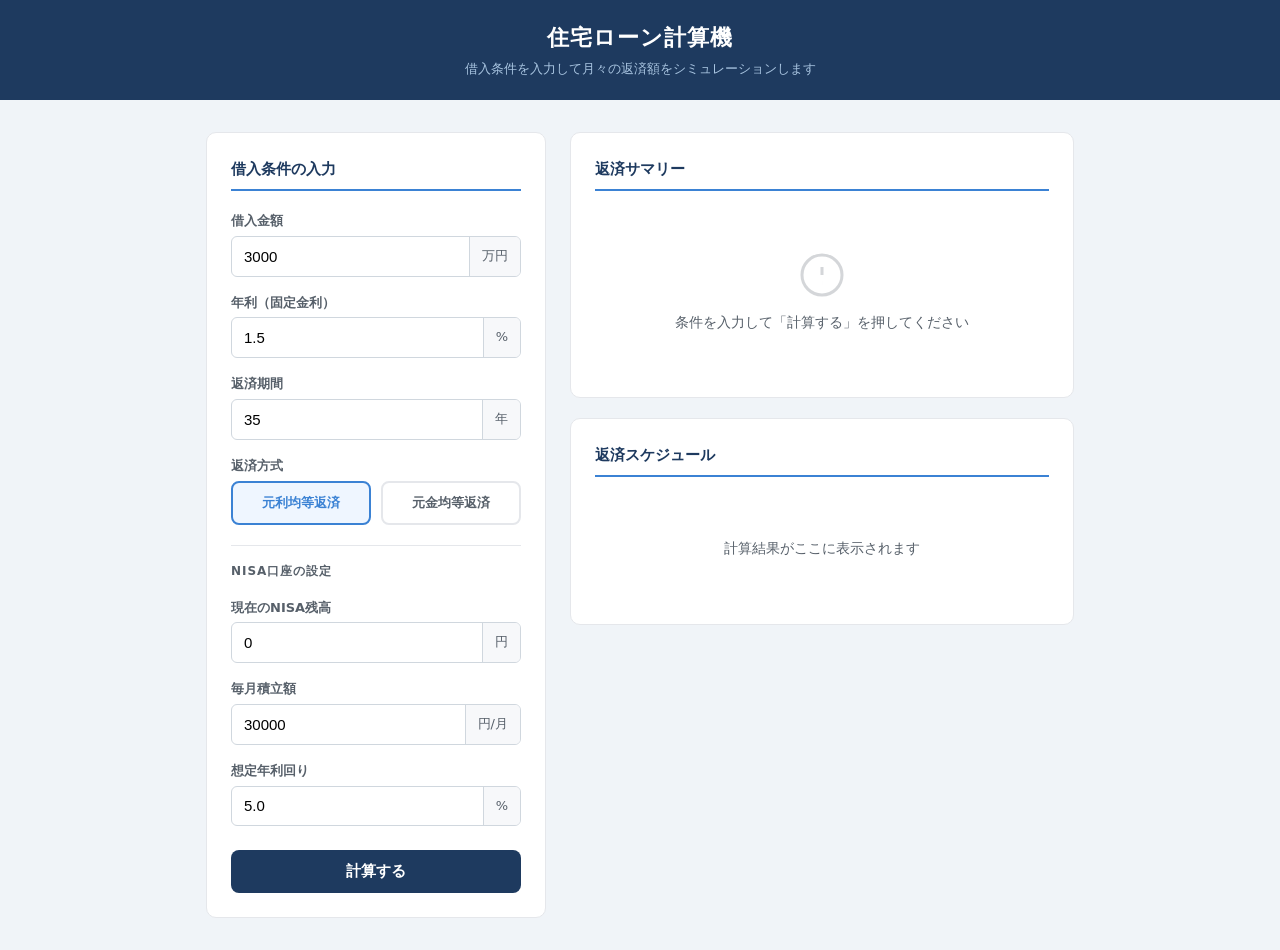
==== mortgage-calculator/index.html @ 022f8029 "fix: 借入金額の入力単位を万円に変更 - 入力欄のデフォルト値を30,000,000円→3,000万円に変更 - ステップを100,000円→10万円に変更 - 計算時に×10,000して円換算" ====
<!DOCTYPE html>
<html lang="ja">
<head>
  <meta charset="UTF-8" />
  <meta name="viewport" content="width=device-width, initial-scale=1.0" />
  <title>住宅ローン計算機</title>
  <style>
    *, *::before, *::after { box-sizing: border-box; margin: 0; padding: 0; }

    body {
      font-family: -apple-system, "Segoe UI", system-ui, sans-serif;
      font-size: 15px;
      line-height: 1.6;
      background: #f0f4f8;
      color: #1f2328;
      min-height: 100vh;
    }

    header {
      background: #1e3a5f;
      color: #fff;
      padding: 20px 24px;
      text-align: center;
    }
    header h1 { font-size: 22px; font-weight: 700; letter-spacing: 0.04em; }
    header p  { font-size: 13px; color: #a8c4e0; margin-top: 4px; }

    .container {
      max-width: 900px;
      margin: 32px auto;
      padding: 0 16px;
      display: grid;
      grid-template-columns: 340px 1fr;
      gap: 24px;
    }
    @media (max-width: 700px) {
      .container { grid-template-columns: 1fr; }
    }

    /* ---- Card ---- */
    .card {
      background: #fff;
      border: 1px solid #e5e7eb;
      border-radius: 10px;
      padding: 24px;
    }
    .card h2 {
      font-size: 15px;
      font-weight: 700;
      margin-bottom: 20px;
      color: #1e3a5f;
      border-bottom: 2px solid #3b82d4;
      padding-bottom: 8px;
    }

    /* ---- Form ---- */
    .form-group { margin-bottom: 16px; }
    label {
      display: block;
      font-size: 13px;
      color: #57606a;
      margin-bottom: 4px;
      font-weight: 600;
    }
    .input-wrap {
      display: flex;
      align-items: center;
      border: 1px solid #d0d7de;
      border-radius: 6px;
      overflow: hidden;
      transition: border-color .2s;
    }
    .input-wrap:focus-within { border-color: #3b82d4; box-shadow: 0 0 0 3px rgba(59,130,212,.15); }
    .input-wrap input {
      flex: 1;
      border: none;
      outline: none;
      padding: 9px 12px;
      font-size: 15px;
      background: transparent;
      min-width: 0;
    }
    .input-unit {
      padding: 9px 12px;
      background: #f7f8fa;
      color: #57606a;
      font-size: 13px;
      white-space: nowrap;
      border-left: 1px solid #d0d7de;
    }

    .repay-type {
      display: grid;
      grid-template-columns: 1fr 1fr;
      gap: 10px;
    }
    .repay-type label {
      cursor: pointer;
      border: 2px solid #e5e7eb;
      border-radius: 8px;
      padding: 10px;
      text-align: center;
      font-size: 13px;
      font-weight: 600;
      color: #57606a;
      transition: border-color .2s, color .2s, background .2s;
    }
    .repay-type input[type="radio"] { display: none; }
    .repay-type input[type="radio"]:checked + span {
      /* applied via JS on label */
    }
    .repay-type label.active {
      border-color: #3b82d4;
      color: #3b82d4;
      background: #eff6ff;
    }

    .section-divider {
      font-size: 12px;
      font-weight: 700;
      color: #57606a;
      text-transform: uppercase;
      letter-spacing: 0.08em;
      border-top: 1px solid #e5e7eb;
      padding-top: 16px;
      margin: 8px 0 16px;
    }

    .calc-btn {
      width: 100%;
      padding: 12px;
      background: #1e3a5f;
      color: #fff;
      border: none;
      border-radius: 8px;
      font-size: 15px;
      font-weight: 700;
      cursor: pointer;
      transition: background .2s;
      margin-top: 8px;
    }
    .calc-btn:hover { background: #2c5282; }

    /* ---- Right Panel ---- */
    .right-panel { display: flex; flex-direction: column; gap: 20px; }

    /* ---- Summary ---- */
    .summary-grid {
      display: grid;
      grid-template-columns: repeat(3, 1fr);
      gap: 12px;
      margin-bottom: 4px;
    }
    @media (max-width: 500px) { .summary-grid { grid-template-columns: 1fr 1fr; } }
    .summary-item {
      background: #f7f8fa;
      border: 1px solid #e5e7eb;
      border-radius: 8px;
      padding: 14px 12px;
      text-align: center;
    }
    .summary-item .s-label { font-size: 11px; color: #57606a; }
    .summary-item .s-val {
      font-size: 20px;
      font-weight: 700;
      color: #1e3a5f;
      line-height: 1.3;
      margin-top: 4px;
    }
    .summary-item .s-val span { font-size: 12px; font-weight: 500; }
    .summary-item.highlight { background: #eff6ff; border-color: #3b82d4; }
    .summary-item.highlight .s-val { color: #3b82d4; }

    /* ---- Donut Chart ---- */
    .chart-row {
      display: flex;
      align-items: center;
      gap: 24px;
      flex-wrap: wrap;
    }
    .donut-wrap { position: relative; flex-shrink: 0; }
    .donut-wrap svg { display: block; }
    .donut-center {
      position: absolute;
      top: 50%; left: 50%;
      transform: translate(-50%, -50%);
      text-align: center;
      pointer-events: none;
    }
    .donut-center .dc-label { font-size: 11px; color: #57606a; }
    .donut-center .dc-val { font-size: 16px; font-weight: 700; color: #1e3a5f; }
    .legend { display: flex; flex-direction: column; gap: 10px; }
    .legend-item { display: flex; align-items: center; gap: 8px; font-size: 13px; }
    .legend-dot { width: 12px; height: 12px; border-radius: 50%; flex-shrink: 0; }

    /* ---- Table ---- */
    .table-wrap { overflow-x: auto; }
    table {
      width: 100%;
      border-collapse: collapse;
      font-size: 13px;
    }
    thead tr { background: #1e3a5f; color: #fff; }
    thead th {
      padding: 10px 12px;
      text-align: right;
      font-weight: 600;
      white-space: nowrap;
    }
    thead th:first-child { text-align: center; }
    tbody tr:nth-child(even) { background: #f7f8fa; }
    tbody tr:hover { background: #eff6ff; }
    tbody td {
      padding: 8px 12px;
      text-align: right;
      border-bottom: 1px solid #e5e7eb;
      white-space: nowrap;
    }
    tbody td:first-child { text-align: center; color: #57606a; }
    .td-principal  { color: #1e3a5f; font-weight: 600; }
    .td-interest   { color: #e05c2a; }
    .td-total      { font-weight: 700; }
    .td-cumulative { color: #7c5cd8; font-weight: 600; }
    .td-nisa       { color: #2a9d5c; font-weight: 600; }

    .pagination {
      display: flex;
      align-items: center;
      justify-content: center;
      gap: 8px;
      margin-top: 12px;
      flex-wrap: wrap;
    }
    .pagination button {
      padding: 6px 14px;
      border: 1px solid #d0d7de;
      border-radius: 6px;
      background: #fff;
      cursor: pointer;
      font-size: 13px;
      transition: background .15s;
    }
    .pagination button:hover:not(:disabled) { background: #eff6ff; border-color: #3b82d4; }
    .pagination button:disabled { opacity: .4; cursor: default; }
    .pagination .page-info { font-size: 13px; color: #57606a; min-width: 80px; text-align: center; }

    .placeholder {
      text-align: center;
      padding: 40px 20px;
      color: #57606a;
      font-size: 14px;
    }
    .placeholder svg { display: block; margin: 0 auto 12px; opacity: .25; }

    /* ---- Year selector ---- */
    .year-tabs {
      display: flex;
      gap: 6px;
      flex-wrap: wrap;
      margin-bottom: 10px;
    }
    .year-tab {
      padding: 4px 12px;
      border: 1px solid #d0d7de;
      border-radius: 20px;
      background: #fff;
      font-size: 12px;
      cursor: pointer;
      transition: all .15s;
    }
    .year-tab.active {
      background: #1e3a5f;
      border-color: #1e3a5f;
      color: #fff;
    }
  </style>
</head>
<body>

<header>
  <h1>住宅ローン計算機</h1>
  <p>借入条件を入力して月々の返済額をシミュレーションします</p>
</header>

<div class="container">
  <!-- ===== 左: 入力フォーム ===== -->
  <div class="card" id="form-card">
    <h2>借入条件の入力</h2>

    <div class="form-group">
      <label>借入金額</label>
      <div class="input-wrap">
        <input type="number" id="principal" value="3000" min="1" step="10" />
        <span class="input-unit">万円</span>
      </div>
    </div>

    <div class="form-group">
      <label>年利（固定金利）</label>
      <div class="input-wrap">
        <input type="number" id="rate" value="1.5" min="0.01" max="20" step="0.01" />
        <span class="input-unit">%</span>
      </div>
    </div>

    <div class="form-group">
      <label>返済期間</label>
      <div class="input-wrap">
        <input type="number" id="years" value="35" min="1" max="50" step="1" />
        <span class="input-unit">年</span>
      </div>
    </div>

    <div class="form-group">
      <label>返済方式</label>
      <div class="repay-type" id="repay-type">
        <label id="lbl-equal-installment">
          <input type="radio" name="repay" value="equal_installment" checked />
          <span>元利均等返済</span>
        </label>
        <label id="lbl-equal-principal">
          <input type="radio" name="repay" value="equal_principal" />
          <span>元金均等返済</span>
        </label>
      </div>
    </div>

    <div class="section-divider">NISA口座の設定</div>

    <div class="form-group">
      <label>現在のNISA残高</label>
      <div class="input-wrap">
        <input type="number" id="nisa-balance" value="0" min="0" step="10000" />
        <span class="input-unit">円</span>
      </div>
    </div>

    <div class="form-group">
      <label>毎月積立額</label>
      <div class="input-wrap">
        <input type="number" id="nisa-monthly" value="30000" min="0" step="1000" />
        <span class="input-unit">円/月</span>
      </div>
    </div>

    <div class="form-group">
      <label>想定年利回り</label>
      <div class="input-wrap">
        <input type="number" id="nisa-rate" value="5.0" min="0" max="30" step="0.1" />
        <span class="input-unit">%</span>
      </div>
    </div>

    <button class="calc-btn" id="calc-btn">計算する</button>
  </div>

  <!-- ===== 右: 結果パネル ===== -->
  <div class="right-panel" id="result-panel">
    <div class="card" id="summary-card">
      <h2>返済サマリー</h2>
      <div id="summary-content">
        <div class="placeholder">
          <svg width="48" height="48" viewBox="0 0 24 24" fill="none" stroke="currentColor" stroke-width="1.5">
            <circle cx="12" cy="12" r="10"/><line x1="12" y1="8" x2="12" y2="12"/><line x1="12" y1="16" x2="12.01" y2="16"/>
          </svg>
          条件を入力して「計算する」を押してください
        </div>
      </div>
    </div>

    <div class="card" id="schedule-card">
      <h2>返済スケジュール</h2>
      <div id="schedule-content">
        <div class="placeholder">計算結果がここに表示されます</div>
      </div>
    </div>
  </div>
</div>

<script>
  // ---- Radio ラベルの active 制御 ----
  document.querySelectorAll('.repay-type input[type="radio"]').forEach(radio => {
    radio.addEventListener('change', updateRadioStyle);
  });
  function updateRadioStyle() {
    document.querySelectorAll('.repay-type label').forEach(lbl => lbl.classList.remove('active'));
    const checked = document.querySelector('.repay-type input[type="radio"]:checked');
    if (checked) checked.closest('label').classList.add('active');
  }
  updateRadioStyle();

  // ---- 数値フォーマット ----
  const fmt = n => Math.round(n).toLocaleString('ja-JP');

  // ---- 元利均等返済 (毎月均等) ----
  function calcEqualInstallment(P, annualRate, months) {
    const r = annualRate / 12 / 100;
    const schedule = [];
    if (r === 0) {
      const monthly = P / months;
      let balance = P;
      for (let m = 1; m <= months; m++) {
        balance -= monthly;
        schedule.push({ month: m, principal: monthly, interest: 0, total: monthly, balance: Math.max(0, balance) });
      }
      return schedule;
    }
    const monthly = P * r * Math.pow(1 + r, months) / (Math.pow(1 + r, months) - 1);
    let balance = P;
    for (let m = 1; m <= months; m++) {
      const interest  = balance * r;
      const principal = monthly - interest;
      balance -= principal;
      schedule.push({ month: m, principal, interest, total: monthly, balance: Math.max(0, balance) });
    }
    return schedule;
  }

  // ---- 元金均等返済 (毎月の元金は一定) ----
  function calcEqualPrincipal(P, annualRate, months) {
    const r = annualRate / 12 / 100;
    const principalPerMonth = P / months;
    const schedule = [];
    let balance = P;
    for (let m = 1; m <= months; m++) {
      const interest = balance * r;
      const total    = principalPerMonth + interest;
      balance -= principalPerMonth;
      schedule.push({ month: m, principal: principalPerMonth, interest, total, balance: Math.max(0, balance) });
    }
    return schedule;
  }

  // ---- NISA 月次複利計算 ----
  function calcNisa(balance, monthly, annualRate, months) {
    const r = annualRate / 12 / 100;
    const values = [];
    let val = balance;
    for (let m = 1; m <= months; m++) {
      val = (val + monthly) * (1 + r);
      values.push(val);
    }
    return values;
  }

  // ---- ドーナツ SVG ----
  function buildDonut(principal, interest) {
    const total = principal + interest;
    const pPct  = principal / total;
    const R = 60, r = 38, cx = 70, cy = 70, size = 140;
    function polarToXY(cx, cy, R, angleDeg) {
      const a = (angleDeg - 90) * Math.PI / 180;
      return [cx + R * Math.cos(a), cy + R * Math.sin(a)];
    }
    function slice(startDeg, sweepDeg, color) {
      if (sweepDeg >= 360) sweepDeg = 359.99;
      const [x1, y1] = polarToXY(cx, cy, R, startDeg);
      const [x2, y2] = polarToXY(cx, cy, R, startDeg + sweepDeg);
      const [ix1, iy1] = polarToXY(cx, cy, r, startDeg);
      const [ix2, iy2] = polarToXY(cx, cy, r, startDeg + sweepDeg);
      const large = sweepDeg > 180 ? 1 : 0;
      return `<path d="M${x1},${y1} A${R},${R} 0 ${large},1 ${x2},${y2} L${ix2},${iy2} A${r},${r} 0 ${large},0 ${ix1},${iy1} Z" fill="${color}" />`;
    }
    const pSweep = pPct * 360;
    const iSweep = 360 - pSweep;
    return `<svg width="${size}" height="${size}" viewBox="0 0 ${size} ${size}">
      ${slice(0,        pSweep, '#1e3a5f')}
      ${slice(pSweep,   iSweep, '#e05c2a')}
    </svg>`;
  }

  // ---- ページネーション状態 ----
  let currentPage = 1;
  const ROWS_PER_PAGE = 12;
  let currentSchedule = [];
  let currentHasNisa  = false;

  function renderTable(schedule, page) {
    const totalPages = Math.ceil(schedule.length / ROWS_PER_PAGE);
    const start = (page - 1) * ROWS_PER_PAGE;
    const end   = Math.min(start + ROWS_PER_PAGE, schedule.length);
    const rows  = schedule.slice(start, end);

    // 年タブ生成
    const totalYears = Math.ceil(schedule.length / 12);
    let yearTabs = '<div class="year-tabs" id="year-tabs">';
    for (let y = 1; y <= totalYears; y++) {
      const pageForYear = Math.ceil((y * 12) / ROWS_PER_PAGE);
      const activeClass = (page >= Math.ceil(((y-1)*12+1) / ROWS_PER_PAGE) &&
                           page <= Math.ceil((y*12) / ROWS_PER_PAGE)) ? 'active' : '';
      yearTabs += `<button class="year-tab ${activeClass}" data-year="${y}">${y}年目</button>`;
    }
    yearTabs += '</div>';

    let tableHtml = `
      <div class="table-wrap">
        <table>
          <thead>
            <tr>
              <th>回数</th>
              <th>元金返済額</th>
              <th>利息</th>
              <th>月返済額</th>
              <th>累計支払額</th>
              <th>残高</th>
              ${currentHasNisa ? '<th>NISA評価額</th>' : ''}
            </tr>
          </thead>
          <tbody>
    `;
    let cumulative = schedule.slice(0, start).reduce((s, r) => s + r.total, 0);
    rows.forEach(row => {
      cumulative += row.total;
      const nisaCell = currentHasNisa
        ? `<td class="td-nisa">${row.nisaValue != null ? fmt(row.nisaValue) + '円' : '—'}</td>`
        : '';
      tableHtml += `<tr>
        <td>${row.month}回</td>
        <td class="td-principal">${fmt(row.principal)}円</td>
        <td class="td-interest">${fmt(row.interest)}円</td>
        <td class="td-total">${fmt(row.total)}円</td>
        <td class="td-cumulative">${fmt(cumulative)}円</td>
        <td>${fmt(row.balance)}円</td>
        ${nisaCell}
      </tr>`;
    });
    tableHtml += `</tbody></table></div>`;

    const paginationHtml = `
      <div class="pagination">
        <button id="pg-first" ${page === 1 ? 'disabled' : ''}>&laquo; 最初</button>
        <button id="pg-prev"  ${page === 1 ? 'disabled' : ''}>&lsaquo; 前へ</button>
        <span class="page-info">${page} / ${totalPages} ページ</span>
        <button id="pg-next"  ${page === totalPages ? 'disabled' : ''}>次へ &rsaquo;</button>
        <button id="pg-last"  ${page === totalPages ? 'disabled' : ''}>最後 &raquo;</button>
      </div>
    `;

    document.getElementById('schedule-content').innerHTML = yearTabs + tableHtml + paginationHtml;

    // 年タブイベント
    document.querySelectorAll('.year-tab').forEach(btn => {
      btn.addEventListener('click', () => {
        const y = parseInt(btn.dataset.year);
        const targetPage = Math.ceil((y - 1) * 12 / ROWS_PER_PAGE) + 1;
        currentPage = targetPage;
        renderTable(currentSchedule, currentPage);
      });
    });

    // ページネーションイベント
    document.getElementById('pg-first').addEventListener('click', () => { currentPage = 1; renderTable(currentSchedule, currentPage); });
    document.getElementById('pg-prev' ).addEventListener('click', () => { currentPage--;    renderTable(currentSchedule, currentPage); });
    document.getElementById('pg-next' ).addEventListener('click', () => { currentPage++;    renderTable(currentSchedule, currentPage); });
    document.getElementById('pg-last' ).addEventListener('click', () => { currentPage = totalPages; renderTable(currentSchedule, currentPage); });
  }

  // ---- 計算メイン ----
  document.getElementById('calc-btn').addEventListener('click', () => {
    const P     = parseFloat(document.getElementById('principal').value) * 10000;
    const rate  = parseFloat(document.getElementById('rate').value);
    const years = parseInt(document.getElementById('years').value, 10);
    const repay = document.querySelector('.repay-type input[type="radio"]:checked').value;

    if (isNaN(P) || P <= 0)     { alert('借入金額を正しく入力してください'); return; }
    if (isNaN(rate) || rate < 0) { alert('年利を正しく入力してください'); return; }
    if (isNaN(years) || years < 1) { alert('返済期間を正しく入力してください'); return; }

    const nisaBalance = parseFloat(document.getElementById('nisa-balance').value) || 0;
    const nisaMonthly = parseFloat(document.getElementById('nisa-monthly').value) || 0;
    const nisaRate    = parseFloat(document.getElementById('nisa-rate').value)    || 0;
    const hasNisa     = nisaBalance > 0 || nisaMonthly > 0;

    const months = years * 12;
    const schedule = repay === 'equal_installment'
      ? calcEqualInstallment(P, rate, months)
      : calcEqualPrincipal(P, rate, months);

    if (hasNisa) {
      const nisaValues = calcNisa(nisaBalance, nisaMonthly, nisaRate, months);
      schedule.forEach((row, i) => { row.nisaValue = nisaValues[i]; });
    }

    currentSchedule = schedule;
    currentHasNisa  = hasNisa;
    currentPage     = 1;

    const totalPay      = schedule.reduce((s, r) => s + r.total, 0);
    const totalInterest = schedule.reduce((s, r) => s + r.interest, 0);
    const totalPrincipal = P;
    const firstMonthly  = schedule[0].total;
    const lastMonthly   = schedule[schedule.length - 1].total;
    const repayLabel    = repay === 'equal_installment' ? '元利均等返済' : '元金均等返済';

    // サマリー表示
    const donutSvg = buildDonut(totalPrincipal, totalInterest);
    const summaryHtml = `
      <div class="summary-grid">
        <div class="summary-item highlight">
          <div class="s-label">初回月返済額</div>
          <div class="s-val">${fmt(firstMonthly)}<span>円</span></div>
        </div>
        ${repay === 'equal_principal' ? `
        <div class="summary-item">
          <div class="s-label">最終月返済額</div>
          <div class="s-val">${fmt(lastMonthly)}<span>円</span></div>
        </div>` : `
        <div class="summary-item">
          <div class="s-label">毎月返済額（一定）</div>
          <div class="s-val">${fmt(firstMonthly)}<span>円</span></div>
        </div>`}
        <div class="summary-item">
          <div class="s-label">総返済額</div>
          <div class="s-val">${fmt(totalPay)}<span>円</span></div>
        </div>
        <div class="summary-item">
          <div class="s-label">借入元金</div>
          <div class="s-val">${fmt(totalPrincipal)}<span>円</span></div>
        </div>
        <div class="summary-item">
          <div class="s-label">総利息</div>
          <div class="s-val" style="color:#e05c2a">${fmt(totalInterest)}<span>円</span></div>
        </div>
        <div class="summary-item">
          <div class="s-label">返済方式</div>
          <div class="s-val" style="font-size:14px">${repayLabel}</div>
        </div>
      </div>
      ${hasNisa ? (() => {
        const nisaFinal      = schedule[months - 1].nisaValue;
        const nisaTotalInvest = nisaBalance + nisaMonthly * months;
        const nisaGain       = nisaFinal - nisaTotalInvest;
        const gainColor      = nisaGain >= totalInterest ? '#2a9d5c' : '#e05c2a';
        return `
      <div class="section-divider" style="margin-top:20px">完済時 NISA vs ローン 比較</div>
      <div class="summary-grid">
        <div class="summary-item" style="border-color:#2a9d5c;background:#f0faf4">
          <div class="s-label">NISA評価額（完済時）</div>
          <div class="s-val" style="color:#2a9d5c">${fmt(nisaFinal)}<span>円</span></div>
        </div>
        <div class="summary-item">
          <div class="s-label">NISA総投資額</div>
          <div class="s-val">${fmt(nisaTotalInvest)}<span>円</span></div>
        </div>
        <div class="summary-item">
          <div class="s-label">NISA運用益</div>
          <div class="s-val" style="color:${gainColor}">${fmt(nisaGain)}<span>円</span></div>
        </div>
        <div class="summary-item">
          <div class="s-label">ローン総利息</div>
          <div class="s-val" style="color:#e05c2a">${fmt(totalInterest)}<span>円</span></div>
        </div>
        <div class="summary-item" style="grid-column:span 2;border-color:${gainColor};background:${nisaGain >= totalInterest ? '#f0faf4' : '#fff8f4'}">
          <div class="s-label">運用益 − ローン利息</div>
          <div class="s-val" style="color:${gainColor}">${nisaGain >= totalInterest ? '+' : ''}${fmt(nisaGain - totalInterest)}<span>円</span></div>
        </div>
      </div>`;
      })() : ''}
      <div class="chart-row" style="margin-top:20px">
        <div class="donut-wrap">
          ${donutSvg}
          <div class="donut-center">
            <div class="dc-label">利息割合</div>
            <div class="dc-val">${(totalInterest / totalPay * 100).toFixed(1)}%</div>
          </div>
        </div>
        <div class="legend">
          <div class="legend-item">
            <div class="legend-dot" style="background:#1e3a5f"></div>
            <div>
              <div style="font-weight:600">元金</div>
              <div style="color:#57606a;font-size:12px">${fmt(totalPrincipal)}円（${(totalPrincipal/totalPay*100).toFixed(1)}%）</div>
            </div>
          </div>
          <div class="legend-item">
            <div class="legend-dot" style="background:#e05c2a"></div>
            <div>
              <div style="font-weight:600">利息</div>
              <div style="color:#57606a;font-size:12px">${fmt(totalInterest)}円（${(totalInterest/totalPay*100).toFixed(1)}%）</div>
            </div>
          </div>
        </div>
      </div>
    `;
    document.getElementById('summary-content').innerHTML = summaryHtml;

    // テーブル表示
    document.querySelector('#schedule-card h2').textContent = '返済スケジュール（全' + months + '回）';
    renderTable(currentSchedule, currentPage);
  });
</script>
</body>
</html>
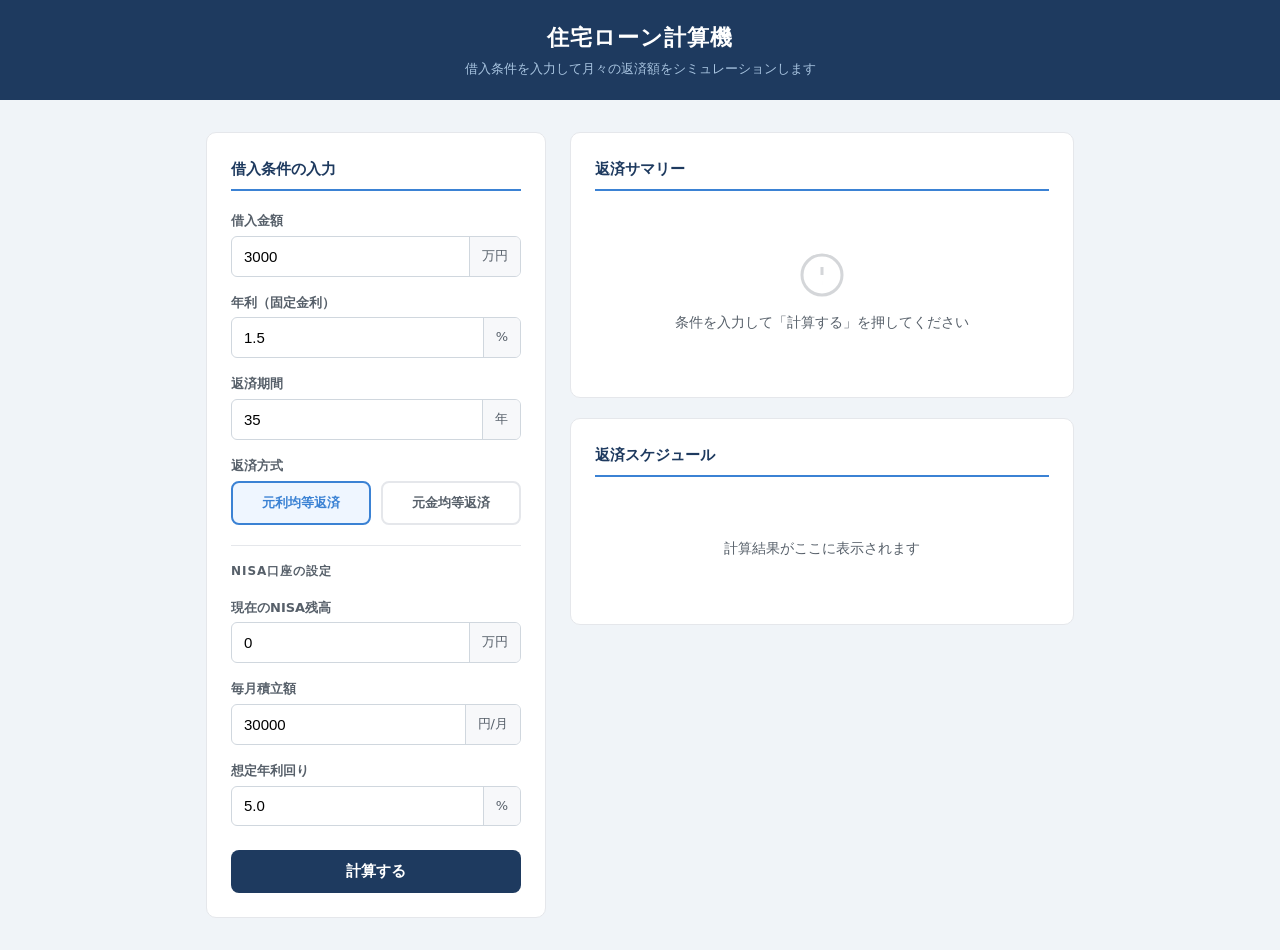
==== commit 142cd498: "fix: NISA残高の入力単位を万円に変更" ====
--- a/mortgage-calculator/index.html
+++ b/mortgage-calculator/index.html
@@ -330,8 +330,8 @@
     <div class="form-group">
       <label>現在のNISA残高</label>
       <div class="input-wrap">
-        <input type="number" id="nisa-balance" value="0" min="0" step="10000" />
-        <span class="input-unit">円</span>
+        <input type="number" id="nisa-balance" value="0" min="0" step="10" />
+        <span class="input-unit">万円</span>
       </div>
     </div>
 
@@ -566,7 +566,7 @@
     if (isNaN(rate) || rate < 0) { alert('年利を正しく入力してください'); return; }
     if (isNaN(years) || years < 1) { alert('返済期間を正しく入力してください'); return; }
 
-    const nisaBalance = parseFloat(document.getElementById('nisa-balance').value) || 0;
+    const nisaBalance = (parseFloat(document.getElementById('nisa-balance').value) || 0) * 10000;
     const nisaMonthly = parseFloat(document.getElementById('nisa-monthly').value) || 0;
     const nisaRate    = parseFloat(document.getElementById('nisa-rate').value)    || 0;
     const hasNisa     = nisaBalance > 0 || nisaMonthly > 0;
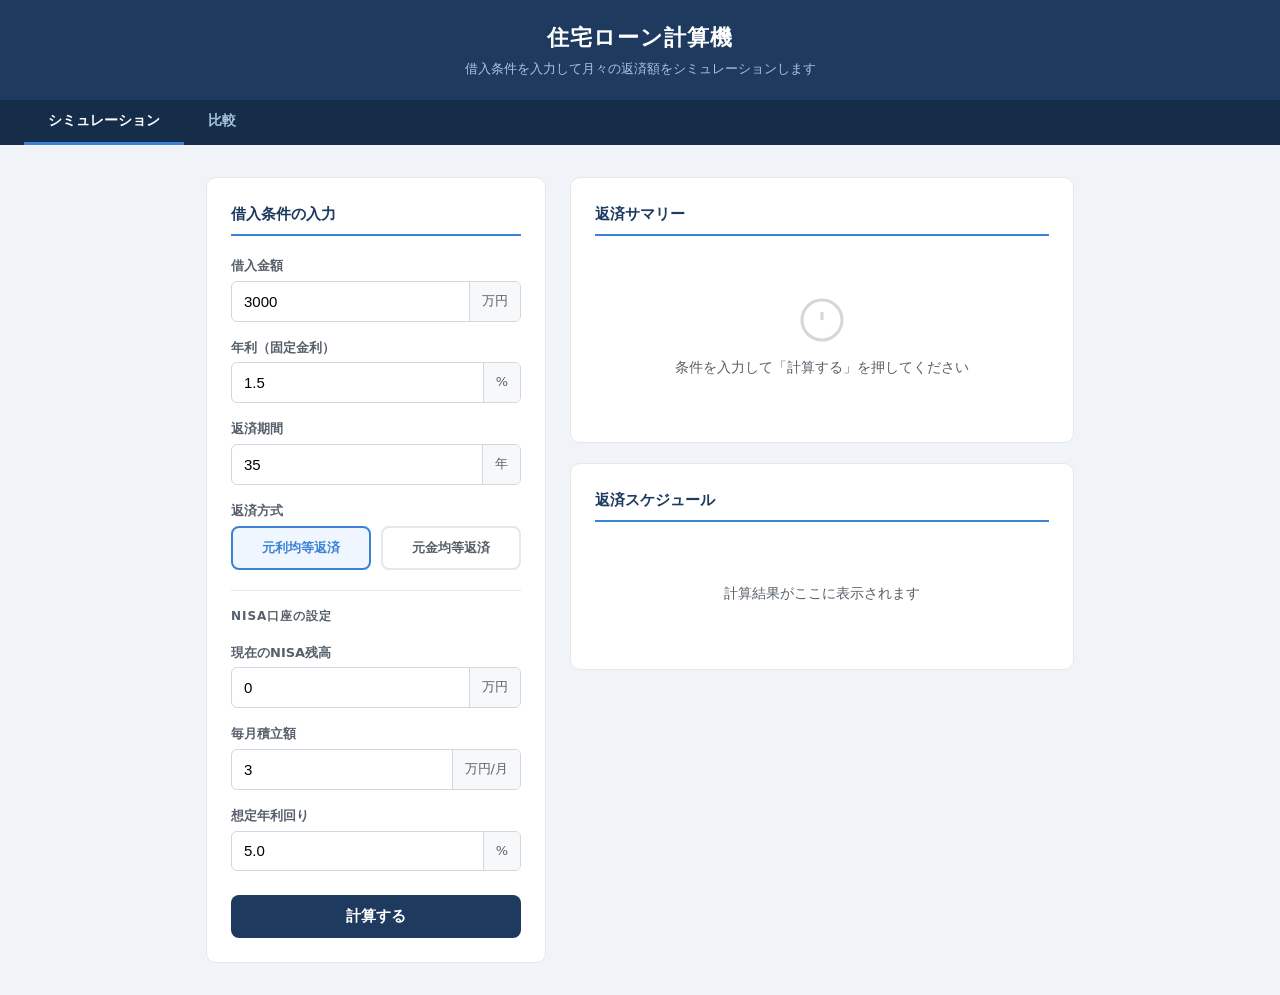
==== commit b47b4540: "feat: 比較タブの追加とNISA積立単位を万円に変更 - ヘッダー下にシミュレーション/比較タブを追加 - 比較タブ: 入力欄×2（ローン条件+NISA設定）、サマリー×2、グラフを配置 - 比較" ====
--- a/mortgage-calculator/index.html
+++ b/mortgage-calculator/index.html
@@ -273,6 +273,72 @@
       border-color: #1e3a5f;
       color: #fff;
     }
+    /* ---- Compare View ---- */
+    .compare-outer {
+      max-width: 1100px;
+      margin: 32px auto;
+      padding: 0 16px;
+    }
+    .compare-inputs {
+      display: grid;
+      grid-template-columns: 1fr 1fr;
+      gap: 24px;
+      margin-bottom: 24px;
+    }
+    @media (max-width: 700px) {
+      .compare-inputs { grid-template-columns: 1fr; }
+    }
+    .compare-col-label {
+      font-size: 13px;
+      font-weight: 700;
+      text-transform: uppercase;
+      letter-spacing: 0.06em;
+      margin-bottom: 12px;
+      padding: 6px 12px;
+      border-radius: 6px;
+      color: #fff;
+    }
+    .compare-col-label.label-a { background: #1e3a5f; }
+    .compare-col-label.label-b { background: #a05a00; }
+    .compare-btn-row {
+      text-align: center;
+      margin-bottom: 24px;
+    }
+    .compare-summaries {
+      display: grid;
+      grid-template-columns: 1fr 1fr;
+      gap: 24px;
+      margin-bottom: 24px;
+    }
+    @media (max-width: 700px) {
+      .compare-summaries { grid-template-columns: 1fr; }
+    }
+    .compare-card-a { border-top: 3px solid #1e3a5f !important; }
+    .compare-card-b { border-top: 3px solid #c07020 !important; }
+
+    /* ---- Tab Bar ---- */
+    .tab-bar {
+      background: #162d4a;
+      display: flex;
+      gap: 0;
+      padding: 0 24px;
+    }
+    .tab-btn {
+      padding: 12px 24px;
+      background: transparent;
+      border: none;
+      color: #a8c4e0;
+      font-size: 14px;
+      font-weight: 600;
+      cursor: pointer;
+      border-bottom: 3px solid transparent;
+      transition: color .2s, border-color .2s;
+    }
+    .tab-btn:hover { color: #fff; }
+    .tab-btn.active {
+      color: #fff;
+      border-bottom-color: #3b82d4;
+    }
   </style>
 </head>
 <body>
@@ -282,6 +348,12 @@
   <p>借入条件を入力して月々の返済額をシミュレーションします</p>
 </header>
 
+<div class="tab-bar">
+  <button class="tab-btn active" data-tab="single">シミュレーション</button>
+  <button class="tab-btn" data-tab="compare">比較</button>
+</div>
+
+<div id="view-single">
 <div class="container">
   <!-- ===== 左: 入力フォーム ===== -->
   <div class="card" id="form-card">
@@ -338,8 +410,8 @@
     <div class="form-group">
       <label>毎月積立額</label>
       <div class="input-wrap">
-        <input type="number" id="nisa-monthly" value="30000" min="0" step="1000" />
-        <span class="input-unit">円/月</span>
+        <input type="number" id="nisa-monthly" value="3" min="0" step="0.5" />
+        <span class="input-unit">万円/月</span>
       </div>
     </div>
 
@@ -376,18 +448,203 @@
     </div>
   </div>
 </div>
+</div><!-- /#view-single -->
+
+<div id="view-compare" style="display:none">
+  <div class="compare-outer">
+
+    <!-- 上段: 入力欄 2列 -->
+    <div class="compare-inputs">
+
+      <!-- ケースA -->
+      <div class="card compare-card-a">
+        <div class="compare-col-label label-a">ケース A</div>
+        <div class="form-group">
+          <label>借入金額</label>
+          <div class="input-wrap">
+            <input type="number" id="principal-a" value="3000" min="1" step="10" />
+            <span class="input-unit">万円</span>
+          </div>
+        </div>
+        <div class="form-group">
+          <label>年利（固定金利）</label>
+          <div class="input-wrap">
+            <input type="number" id="rate-a" value="1.5" min="0.01" max="20" step="0.01" />
+            <span class="input-unit">%</span>
+          </div>
+        </div>
+        <div class="form-group">
+          <label>返済期間</label>
+          <div class="input-wrap">
+            <input type="number" id="years-a" value="35" min="1" max="50" step="1" />
+            <span class="input-unit">年</span>
+          </div>
+        </div>
+        <div class="form-group">
+          <label>返済方式</label>
+          <div class="repay-type" id="repay-type-a">
+            <label id="lbl-a-ei">
+              <input type="radio" name="repay-a" value="equal_installment" checked />
+              <span>元利均等返済</span>
+            </label>
+            <label id="lbl-a-ep">
+              <input type="radio" name="repay-a" value="equal_principal" />
+              <span>元金均等返済</span>
+            </label>
+          </div>
+        </div>
+
+        <div class="section-divider">NISA口座の設定</div>
+
+        <div class="form-group">
+          <label>現在のNISA残高</label>
+          <div class="input-wrap">
+            <input type="number" id="nisa-balance-a" value="0" min="0" step="10" />
+            <span class="input-unit">万円</span>
+          </div>
+        </div>
+        <div class="form-group">
+          <label>毎月積立額</label>
+          <div class="input-wrap">
+            <input type="number" id="nisa-monthly-a" value="3" min="0" step="0.5" />
+            <span class="input-unit">万円/月</span>
+          </div>
+        </div>
+        <div class="form-group">
+          <label>想定年利回り</label>
+          <div class="input-wrap">
+            <input type="number" id="nisa-rate-a" value="5.0" min="0" max="30" step="0.1" />
+            <span class="input-unit">%</span>
+          </div>
+        </div>
+      </div>
+
+      <!-- ケースB -->
+      <div class="card compare-card-b">
+        <div class="compare-col-label label-b">ケース B</div>
+        <div class="form-group">
+          <label>借入金額</label>
+          <div class="input-wrap">
+            <input type="number" id="principal-b" value="3000" min="1" step="10" />
+            <span class="input-unit">万円</span>
+          </div>
+        </div>
+        <div class="form-group">
+          <label>年利（固定金利）</label>
+          <div class="input-wrap">
+            <input type="number" id="rate-b" value="2.0" min="0.01" max="20" step="0.01" />
+            <span class="input-unit">%</span>
+          </div>
+        </div>
+        <div class="form-group">
+          <label>返済期間</label>
+          <div class="input-wrap">
+            <input type="number" id="years-b" value="35" min="1" max="50" step="1" />
+            <span class="input-unit">年</span>
+          </div>
+        </div>
+        <div class="form-group">
+          <label>返済方式</label>
+          <div class="repay-type" id="repay-type-b">
+            <label id="lbl-b-ei">
+              <input type="radio" name="repay-b" value="equal_installment" checked />
+              <span>元利均等返済</span>
+            </label>
+            <label id="lbl-b-ep">
+              <input type="radio" name="repay-b" value="equal_principal" />
+              <span>元金均等返済</span>
+            </label>
+          </div>
+        </div>
+
+        <div class="section-divider">NISA口座の設定</div>
+
+        <div class="form-group">
+          <label>現在のNISA残高</label>
+          <div class="input-wrap">
+            <input type="number" id="nisa-balance-b" value="0" min="0" step="10" />
+            <span class="input-unit">万円</span>
+          </div>
+        </div>
+        <div class="form-group">
+          <label>毎月積立額</label>
+          <div class="input-wrap">
+            <input type="number" id="nisa-monthly-b" value="3" min="0" step="0.5" />
+            <span class="input-unit">万円/月</span>
+          </div>
+        </div>
+        <div class="form-group">
+          <label>想定年利回り</label>
+          <div class="input-wrap">
+            <input type="number" id="nisa-rate-b" value="5.0" min="0" max="30" step="0.1" />
+            <span class="input-unit">%</span>
+          </div>
+        </div>
+      </div>
+    </div><!-- /.compare-inputs -->
+
+    <!-- 比較ボタン -->
+    <div class="compare-btn-row">
+      <button class="calc-btn" id="compare-btn" style="width:auto;padding:12px 48px">比較する</button>
+    </div>
+
+    <!-- 中段: サマリー 2列 -->
+    <div class="compare-summaries">
+      <div class="card compare-card-a" id="summary-card-a">
+        <h2>ケース A — 返済サマリー</h2>
+        <div id="summary-a">
+          <div class="placeholder">条件を入力して「比較する」を押してください</div>
+        </div>
+      </div>
+      <div class="card compare-card-b" id="summary-card-b">
+        <h2>ケース B — 返済サマリー</h2>
+        <div id="summary-b">
+          <div class="placeholder">条件を入力して「比較する」を押してください</div>
+        </div>
+      </div>
+    </div><!-- /.compare-summaries -->
+
+    <!-- 下段: グラフエリア -->
+    <div id="compare-charts" style="display:none">
+      <div class="card" style="margin-bottom:24px">
+        <h2>残高推移の比較</h2>
+        <div id="line-chart-wrap"></div>
+      </div>
+    </div>
+
+  </div><!-- /.compare-outer -->
+</div><!-- /#view-compare -->
 
 <script>
   // ---- Radio ラベルの active 制御 ----
-  document.querySelectorAll('.repay-type input[type="radio"]').forEach(radio => {
-    radio.addEventListener('change', updateRadioStyle);
+  // ---- タブ切り替え ----
+  document.querySelectorAll('.tab-btn').forEach(btn => {
+    btn.addEventListener('click', () => {
+      document.querySelectorAll('.tab-btn').forEach(b => b.classList.remove('active'));
+      btn.classList.add('active');
+      const tab = btn.dataset.tab;
+      document.getElementById('view-single').style.display  = tab === 'single'  ? '' : 'none';
+      document.getElementById('view-compare').style.display = tab === 'compare' ? '' : 'none';
+    });
   });
-  function updateRadioStyle() {
-    document.querySelectorAll('.repay-type label').forEach(lbl => lbl.classList.remove('active'));
-    const checked = document.querySelector('.repay-type input[type="radio"]:checked');
+
+  // ---- Radio ラベルの active 制御 (汎用: selector指定版) ----
+  function initRadioStyle(groupSelector) {
+    document.querySelectorAll(groupSelector + ' input[type="radio"]').forEach(radio => {
+      radio.addEventListener('change', () => updateRadioStyleFor(groupSelector));
+    });
+    updateRadioStyleFor(groupSelector);
+  }
+  function updateRadioStyleFor(groupSelector) {
+    document.querySelectorAll(groupSelector + ' label').forEach(lbl => lbl.classList.remove('active'));
+    const checked = document.querySelector(groupSelector + ' input[type="radio"]:checked');
     if (checked) checked.closest('label').classList.add('active');
   }
-  updateRadioStyle();
+  // シミュレーション用
+  initRadioStyle('#repay-type');
+  // 比較用
+  initRadioStyle('#repay-type-a');
+  initRadioStyle('#repay-type-b');
 
   // ---- 数値フォーマット ----
   const fmt = n => Math.round(n).toLocaleString('ja-JP');
@@ -567,7 +824,7 @@
     if (isNaN(years) || years < 1) { alert('返済期間を正しく入力してください'); return; }
 
     const nisaBalance = (parseFloat(document.getElementById('nisa-balance').value) || 0) * 10000;
-    const nisaMonthly = parseFloat(document.getElementById('nisa-monthly').value) || 0;
+    const nisaMonthly = (parseFloat(document.getElementById('nisa-monthly').value) || 0) * 10000;
     const nisaRate    = parseFloat(document.getElementById('nisa-rate').value)    || 0;
     const hasNisa     = nisaBalance > 0 || nisaMonthly > 0;
 
@@ -646,13 +903,9 @@
           <div class="s-label">NISA運用益</div>
           <div class="s-val" style="color:${gainColor}">${fmt(nisaGain)}<span>円</span></div>
         </div>
-        <div class="summary-item">
-          <div class="s-label">ローン総利息</div>
-          <div class="s-val" style="color:#e05c2a">${fmt(totalInterest)}<span>円</span></div>
-        </div>
-        <div class="summary-item" style="grid-column:span 2;border-color:${gainColor};background:${nisaGain >= totalInterest ? '#f0faf4' : '#fff8f4'}">
-          <div class="s-label">運用益 − ローン利息</div>
-          <div class="s-val" style="color:${gainColor}">${nisaGain >= totalInterest ? '+' : ''}${fmt(nisaGain - totalInterest)}<span>円</span></div>
+        <div class="summary-item" style="grid-column:span 2;border-color:${nisaFinal <= totalPay ? '#e05c2a' : '#2a9d5c'};background:${nisaFinal <= totalPay ? '#fff8f4' : '#f0faf4'}">
+          <div class="s-label">総返済額 − NISA評価額</div>
+          <div class="s-val" style="color:${nisaFinal <= totalPay ? '#e05c2a' : '#2a9d5c'}">${nisaFinal <= totalPay ? '+' : ''}${fmt(totalPay - nisaFinal)}<span>円</span></div>
         </div>
       </div>`;
       })() : ''}
@@ -688,6 +941,251 @@
     document.querySelector('#schedule-card h2').textContent = '返済スケジュール（全' + months + '回）';
     renderTable(currentSchedule, currentPage);
   });
+
+  // ================================================================
+  // 比較ビュー
+  // ================================================================
+
+  // ---- 比較用サマリーHTML生成 ----
+  function renderCompareSummary(schedule, P, repay, targetId, accentColor, nisaOpts) {
+    const totalPay       = schedule.reduce((s, r) => s + r.total, 0);
+    const totalInterest  = schedule.reduce((s, r) => s + r.interest, 0);
+    const firstMonthly   = schedule[0].total;
+    const lastMonthly    = schedule[schedule.length - 1].total;
+    const repayLabel     = repay === 'equal_installment' ? '元利均等返済' : '元金均等返済';
+    const donutSvg       = buildDonut(P, totalInterest);
+    const months         = schedule.length;
+
+    // NISAセクション
+    let nisaHtml = '';
+    if (nisaOpts.hasNisa) {
+      const nisaFinal      = schedule[months - 1].nisaValue;
+      const nisaTotalInvest = nisaOpts.balance + nisaOpts.monthly * months;
+      const nisaGain       = nisaFinal - nisaTotalInvest;
+      const gainColor      = nisaGain >= totalInterest ? '#2a9d5c' : '#e05c2a';
+      nisaHtml = `
+        <div class="section-divider" style="margin-top:20px">完済時 NISA vs ローン 比較</div>
+        <div class="summary-grid">
+          <div class="summary-item" style="border-color:#2a9d5c;background:#f0faf4">
+            <div class="s-label">NISA評価額（完済時）</div>
+            <div class="s-val" style="color:#2a9d5c">${fmt(nisaFinal)}<span>円</span></div>
+          </div>
+          <div class="summary-item">
+            <div class="s-label">NISA総投資額</div>
+            <div class="s-val">${fmt(nisaTotalInvest)}<span>円</span></div>
+          </div>
+          <div class="summary-item">
+            <div class="s-label">NISA運用益</div>
+            <div class="s-val" style="color:${gainColor}">${fmt(nisaGain)}<span>円</span></div>
+          </div>
+          <div class="summary-item" style="grid-column:span 2;border-color:${nisaFinal <= totalPay ? '#e05c2a' : '#2a9d5c'};background:${nisaFinal <= totalPay ? '#fff8f4' : '#f0faf4'}">
+            <div class="s-label">総返済額 − NISA評価額</div>
+            <div class="s-val" style="color:${nisaFinal <= totalPay ? '#e05c2a' : '#2a9d5c'}">${nisaFinal <= totalPay ? '+' : ''}${fmt(totalPay - nisaFinal)}<span>円</span></div>
+          </div>
+        </div>`;
+    }
+
+    const html = `
+      <div class="summary-grid">
+        <div class="summary-item highlight">
+          <div class="s-label">初回月返済額</div>
+          <div class="s-val" style="color:${accentColor}">${fmt(firstMonthly)}<span>円</span></div>
+        </div>
+        ${repay === 'equal_principal' ? `
+        <div class="summary-item">
+          <div class="s-label">最終月返済額</div>
+          <div class="s-val">${fmt(lastMonthly)}<span>円</span></div>
+        </div>` : `
+        <div class="summary-item">
+          <div class="s-label">毎月返済額（一定）</div>
+          <div class="s-val">${fmt(firstMonthly)}<span>円</span></div>
+        </div>`}
+        <div class="summary-item">
+          <div class="s-label">総返済額</div>
+          <div class="s-val">${fmt(totalPay)}<span>円</span></div>
+        </div>
+        <div class="summary-item">
+          <div class="s-label">借入元金</div>
+          <div class="s-val">${fmt(P)}<span>円</span></div>
+        </div>
+        <div class="summary-item">
+          <div class="s-label">総利息</div>
+          <div class="s-val" style="color:#e05c2a">${fmt(totalInterest)}<span>円</span></div>
+        </div>
+        <div class="summary-item">
+          <div class="s-label">返済方式</div>
+          <div class="s-val" style="font-size:14px">${repayLabel}</div>
+        </div>
+      </div>
+      ${nisaHtml}
+      <div class="chart-row" style="margin-top:20px">
+        <div class="donut-wrap">
+          ${donutSvg}
+          <div class="donut-center">
+            <div class="dc-label">利息割合</div>
+            <div class="dc-val">${(totalInterest / totalPay * 100).toFixed(1)}%</div>
+          </div>
+        </div>
+        <div class="legend">
+          <div class="legend-item">
+            <div class="legend-dot" style="background:#1e3a5f"></div>
+            <div>
+              <div style="font-weight:600">元金</div>
+              <div style="color:#57606a;font-size:12px">${fmt(P)}円（${(P/totalPay*100).toFixed(1)}%）</div>
+            </div>
+          </div>
+          <div class="legend-item">
+            <div class="legend-dot" style="background:#e05c2a"></div>
+            <div>
+              <div style="font-weight:600">利息</div>
+              <div style="color:#57606a;font-size:12px">${fmt(totalInterest)}円（${(totalInterest/totalPay*100).toFixed(1)}%）</div>
+            </div>
+          </div>
+        </div>
+      </div>
+    `;
+    document.getElementById(targetId).innerHTML = html;
+  }
+
+  // ---- 残高推移 折れ線グラフ (純SVG) ----
+  function buildLineChart(scheduleA, scheduleB, labelA, labelB) {
+    const W = 680, H = 320;
+    const ML = 74, MR = 20, MT = 20, MB = 48;
+    const PW = W - ML - MR, PH = H - MT - MB;
+
+    // 年次サンプリング（0年目=初期値, 以降12ヶ月ごと）
+    function sampleBalances(schedule) {
+      const pts = [schedule[0].balance + schedule[0].principal]; // 初期残高(月0)
+      for (let m = 11; m < schedule.length; m += 12) pts.push(schedule[m].balance);
+      return pts;
+    }
+
+    const bA = sampleBalances(scheduleA);
+    const bB = sampleBalances(scheduleB);
+    const maxYears = Math.max(bA.length, bB.length) - 1;
+    const maxVal   = Math.max(...bA, ...bB);
+
+    // スケール
+    const xScale = i => ML + (i / maxYears) * PW;
+    const yScale = v => MT + PH - (v / maxVal) * PH;
+
+    // 軸ラベル: Y軸（万円）
+    const yTicks = 5;
+    let yAxisLines = '';
+    for (let i = 0; i <= yTicks; i++) {
+      const val = (maxVal / yTicks) * i;
+      const y   = yScale(val);
+      const label = Math.round(val / 10000).toLocaleString('ja-JP');
+      yAxisLines += `<line x1="${ML}" y1="${y}" x2="${ML + PW}" y2="${y}" stroke="#e5e7eb" stroke-width="1"/>`;
+      yAxisLines += `<text x="${ML - 6}" y="${y + 4}" text-anchor="end" font-size="11" fill="#57606a">${label}</text>`;
+    }
+
+    // X軸ラベル（年）
+    const xStep = maxYears <= 20 ? 5 : 10;
+    let xAxisLabels = '';
+    for (let y = 0; y <= maxYears; y += xStep) {
+      const x = xScale(y);
+      xAxisLabels += `<line x1="${x}" y1="${MT}" x2="${x}" y2="${MT + PH}" stroke="#e5e7eb" stroke-width="1"/>`;
+      xAxisLabels += `<text x="${x}" y="${MT + PH + 18}" text-anchor="middle" font-size="11" fill="#57606a">${y}年</text>`;
+    }
+    // 最終年ラベルが含まれない場合
+    if (maxYears % xStep !== 0) {
+      const x = xScale(maxYears);
+      xAxisLabels += `<text x="${x}" y="${MT + PH + 18}" text-anchor="middle" font-size="11" fill="#57606a">${maxYears}年</text>`;
+    }
+
+    // 折れ線パスを生成
+    function toPolyline(balances, color) {
+      const pts = balances.map((v, i) => `${xScale(i)},${yScale(v)}`).join(' ');
+      return `<polyline points="${pts}" fill="none" stroke="${color}" stroke-width="2.5" stroke-linejoin="round" stroke-linecap="round"/>`;
+    }
+
+    // 凡例
+    const legendY = MT + PH + 38;
+    const legendAX = ML + PW / 2 - 120;
+    const legendBX = ML + PW / 2 + 20;
+    const legend = `
+      <line x1="${legendAX}" y1="${legendY}" x2="${legendAX + 24}" y2="${legendY}" stroke="#1e3a5f" stroke-width="2.5"/>
+      <text x="${legendAX + 30}" y="${legendY + 4}" font-size="12" fill="#1e3a5f" font-weight="600">${labelA}</text>
+      <line x1="${legendBX}" y1="${legendY}" x2="${legendBX + 24}" y2="${legendY}" stroke="#c07020" stroke-width="2.5"/>
+      <text x="${legendBX + 30}" y="${legendY + 4}" font-size="12" fill="#c07020" font-weight="600">${labelB}</text>
+    `;
+
+    // Y軸タイトル
+    const yTitle = `<text transform="rotate(-90)" x="${-(MT + PH/2)}" y="14" text-anchor="middle" font-size="11" fill="#57606a">残高（万円）</text>`;
+
+    return `
+      <div style="overflow-x:auto">
+        <svg width="${W}" height="${H}" viewBox="0 0 ${W} ${H}" style="max-width:100%;display:block;margin:0 auto">
+          ${yTitle}
+          ${yAxisLines}
+          ${xAxisLabels}
+          <line x1="${ML}" y1="${MT}" x2="${ML}" y2="${MT + PH}" stroke="#d0d7de" stroke-width="1"/>
+          <line x1="${ML}" y1="${MT + PH}" x2="${ML + PW}" y2="${MT + PH}" stroke="#d0d7de" stroke-width="1"/>
+          ${toPolyline(bA, '#1e3a5f')}
+          ${toPolyline(bB, '#c07020')}
+          ${legend}
+        </svg>
+      </div>
+    `;
+  }
+
+  // ---- 比較ボタン ----
+  document.getElementById('compare-btn').addEventListener('click', () => {
+    const PA    = parseFloat(document.getElementById('principal-a').value) * 10000;
+    const rateA = parseFloat(document.getElementById('rate-a').value);
+    const yrsA  = parseInt(document.getElementById('years-a').value, 10);
+    const repA  = document.querySelector('#repay-type-a input[type="radio"]:checked').value;
+
+    const PB    = parseFloat(document.getElementById('principal-b').value) * 10000;
+    const rateB = parseFloat(document.getElementById('rate-b').value);
+    const yrsB  = parseInt(document.getElementById('years-b').value, 10);
+    const repB  = document.querySelector('#repay-type-b input[type="radio"]:checked').value;
+
+    if (isNaN(PA) || PA <= 0)      { alert('ケースA: 借入金額を正しく入力してください'); return; }
+    if (isNaN(rateA) || rateA < 0) { alert('ケースA: 年利を正しく入力してください'); return; }
+    if (isNaN(yrsA) || yrsA < 1)   { alert('ケースA: 返済期間を正しく入力してください'); return; }
+    if (isNaN(PB) || PB <= 0)      { alert('ケースB: 借入金額を正しく入力してください'); return; }
+    if (isNaN(rateB) || rateB < 0) { alert('ケースB: 年利を正しく入力してください'); return; }
+    if (isNaN(yrsB) || yrsB < 1)   { alert('ケースB: 返済期間を正しく入力してください'); return; }
+
+    const schA = repA === 'equal_installment'
+      ? calcEqualInstallment(PA, rateA, yrsA * 12)
+      : calcEqualPrincipal(PA, rateA, yrsA * 12);
+    const schB = repB === 'equal_installment'
+      ? calcEqualInstallment(PB, rateB, yrsB * 12)
+      : calcEqualPrincipal(PB, rateB, yrsB * 12);
+
+    // NISA計算
+    const nisaBalA  = (parseFloat(document.getElementById('nisa-balance-a').value) || 0) * 10000;
+    const nisaMonA  = (parseFloat(document.getElementById('nisa-monthly-a').value) || 0) * 10000;
+    const nisaRateA = parseFloat(document.getElementById('nisa-rate-a').value) || 0;
+    const hasNisaA  = nisaBalA > 0 || nisaMonA > 0;
+    if (hasNisaA) {
+      const vals = calcNisa(nisaBalA, nisaMonA, nisaRateA, yrsA * 12);
+      schA.forEach((row, i) => { row.nisaValue = vals[i]; });
+    }
+
+    const nisaBalB  = (parseFloat(document.getElementById('nisa-balance-b').value) || 0) * 10000;
+    const nisaMonB  = (parseFloat(document.getElementById('nisa-monthly-b').value) || 0) * 10000;
+    const nisaRateB = parseFloat(document.getElementById('nisa-rate-b').value) || 0;
+    const hasNisaB  = nisaBalB > 0 || nisaMonB > 0;
+    if (hasNisaB) {
+      const vals = calcNisa(nisaBalB, nisaMonB, nisaRateB, yrsB * 12);
+      schB.forEach((row, i) => { row.nisaValue = vals[i]; });
+    }
+
+    renderCompareSummary(schA, PA, repA, 'summary-a', '#1e3a5f',
+      { hasNisa: hasNisaA, balance: nisaBalA, monthly: nisaMonA });
+    renderCompareSummary(schB, PB, repB, 'summary-b', '#c07020',
+      { hasNisa: hasNisaB, balance: nisaBalB, monthly: nisaMonB });
+
+    // 折れ線グラフ
+    const labelA = `A: ${Math.round(PA/10000)}万円 ${rateA}% ${yrsA}年`;
+    const labelB = `B: ${Math.round(PB/10000)}万円 ${rateB}% ${yrsB}年`;
+    document.getElementById('line-chart-wrap').innerHTML = buildLineChart(schA, schB, labelA, labelB);
+    document.getElementById('compare-charts').style.display = '';
+  });
 </script>
 </body>
 </html>
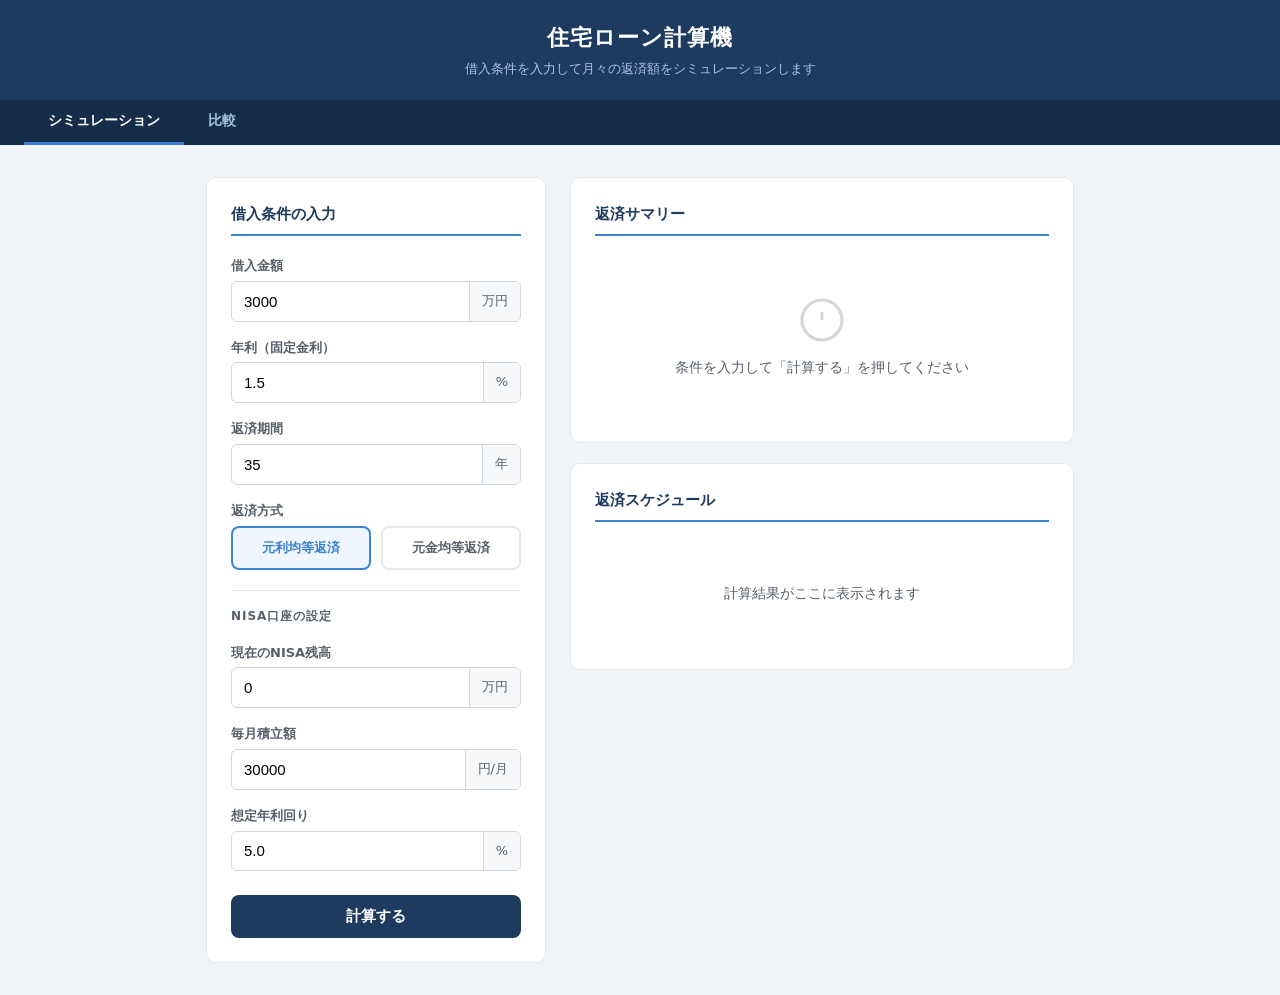
==== commit 7ab105a0: "fix: NISA毎月積立額のstepを1円単位に変更" ====
--- a/mortgage-calculator/index.html
+++ b/mortgage-calculator/index.html
@@ -410,8 +410,8 @@
     <div class="form-group">
       <label>毎月積立額</label>
       <div class="input-wrap">
-        <input type="number" id="nisa-monthly" value="3" min="0" step="0.5" />
-        <span class="input-unit">万円/月</span>
+        <input type="number" id="nisa-monthly" value="30000" min="0" step="1" />
+        <span class="input-unit">円/月</span>
       </div>
     </div>
 
@@ -506,8 +506,8 @@
         <div class="form-group">
           <label>毎月積立額</label>
           <div class="input-wrap">
-            <input type="number" id="nisa-monthly-a" value="3" min="0" step="0.5" />
-            <span class="input-unit">万円/月</span>
+            <input type="number" id="nisa-monthly-a" value="30000" min="0" step="1" />
+            <span class="input-unit">円/月</span>
           </div>
         </div>
         <div class="form-group">
@@ -569,8 +569,8 @@
         <div class="form-group">
           <label>毎月積立額</label>
           <div class="input-wrap">
-            <input type="number" id="nisa-monthly-b" value="3" min="0" step="0.5" />
-            <span class="input-unit">万円/月</span>
+            <input type="number" id="nisa-monthly-b" value="30000" min="0" step="1" />
+            <span class="input-unit">円/月</span>
           </div>
         </div>
         <div class="form-group">
@@ -824,7 +824,7 @@
     if (isNaN(years) || years < 1) { alert('返済期間を正しく入力してください'); return; }
 
     const nisaBalance = (parseFloat(document.getElementById('nisa-balance').value) || 0) * 10000;
-    const nisaMonthly = (parseFloat(document.getElementById('nisa-monthly').value) || 0) * 10000;
+    const nisaMonthly = parseFloat(document.getElementById('nisa-monthly').value) || 0;
     const nisaRate    = parseFloat(document.getElementById('nisa-rate').value)    || 0;
     const hasNisa     = nisaBalance > 0 || nisaMonthly > 0;
 
@@ -1158,7 +1158,7 @@
 
     // NISA計算
     const nisaBalA  = (parseFloat(document.getElementById('nisa-balance-a').value) || 0) * 10000;
-    const nisaMonA  = (parseFloat(document.getElementById('nisa-monthly-a').value) || 0) * 10000;
+    const nisaMonA  = parseFloat(document.getElementById('nisa-monthly-a').value) || 0;
     const nisaRateA = parseFloat(document.getElementById('nisa-rate-a').value) || 0;
     const hasNisaA  = nisaBalA > 0 || nisaMonA > 0;
     if (hasNisaA) {
@@ -1167,7 +1167,7 @@
     }
 
     const nisaBalB  = (parseFloat(document.getElementById('nisa-balance-b').value) || 0) * 10000;
-    const nisaMonB  = (parseFloat(document.getElementById('nisa-monthly-b').value) || 0) * 10000;
+    const nisaMonB  = parseFloat(document.getElementById('nisa-monthly-b').value) || 0;
     const nisaRateB = parseFloat(document.getElementById('nisa-rate-b').value) || 0;
     const hasNisaB  = nisaBalB > 0 || nisaMonB > 0;
     if (hasNisaB) {
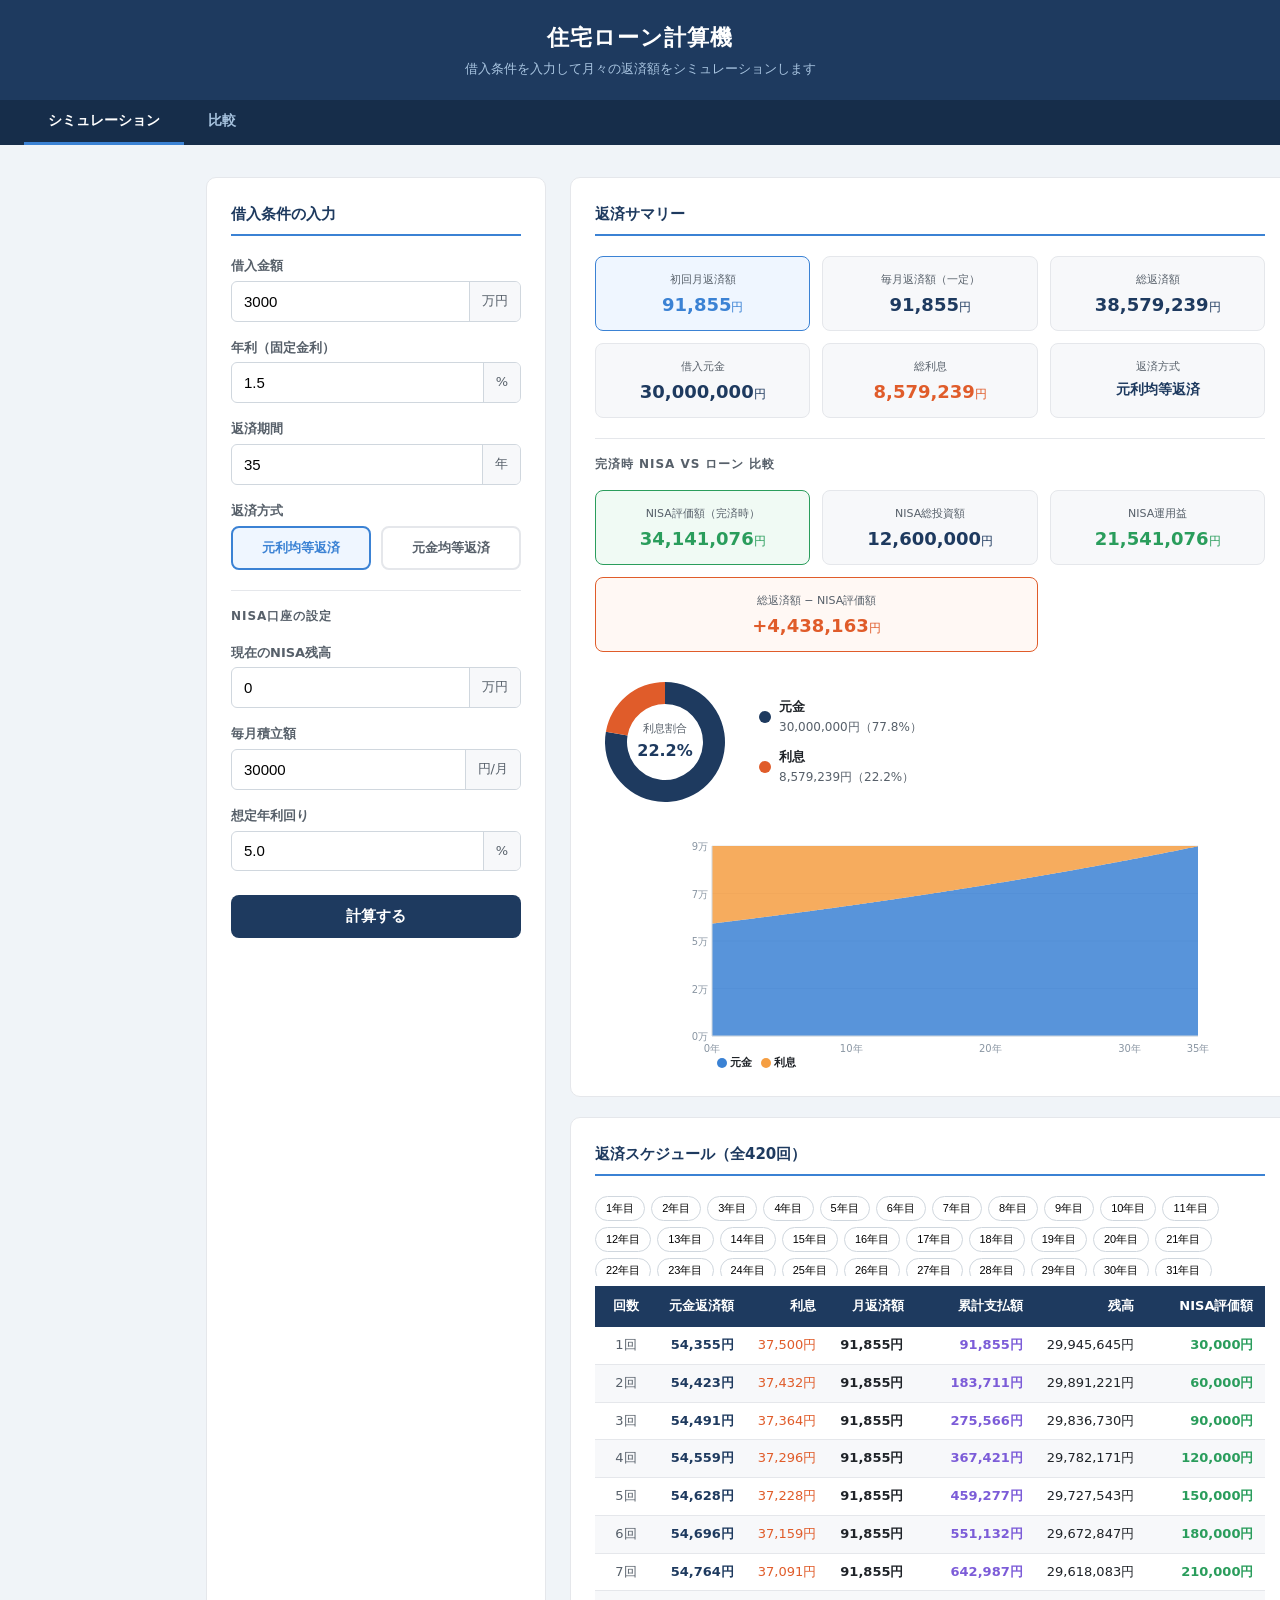
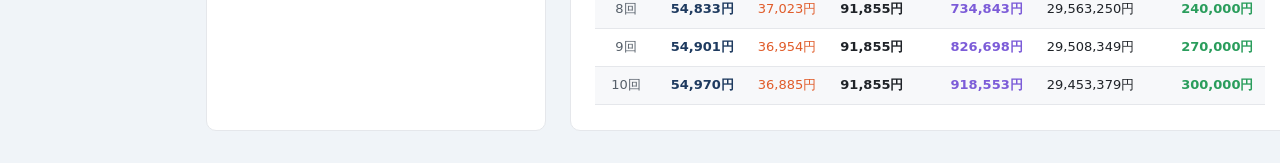
==== commit f4abcf1a: "feat: 積み上げ面グラフ（ホバーツールチップ付き）追加・テーブル全月表示・リアルタイム更新対応" ====
--- a/mortgage-calculator/index.html
+++ b/mortgage-calculator/index.html
@@ -158,14 +158,20 @@
       border-radius: 8px;
       padding: 14px 12px;
       text-align: center;
+      min-width: 0;
     }
     .summary-item .s-label { font-size: 11px; color: #57606a; }
     .summary-item .s-val {
-      font-size: 20px;
+      font-size: 18px;
       font-weight: 700;
       color: #1e3a5f;
       line-height: 1.3;
       margin-top: 4px;
+      word-break: break-all;
+    }
+    @media (max-width: 400px) {
+      .summary-grid { grid-template-columns: 1fr 1fr; }
+      .summary-item .s-val { font-size: 15px; }
     }
     .summary-item .s-val span { font-size: 12px; font-weight: 500; }
     .summary-item.highlight { background: #eff6ff; border-color: #3b82d4; }
@@ -177,6 +183,9 @@
       align-items: center;
       gap: 24px;
       flex-wrap: wrap;
+    }
+    @media (max-width: 400px) {
+      .chart-row { justify-content: center; }
     }
     .donut-wrap { position: relative; flex-shrink: 0; }
     .donut-wrap svg { display: block; }
@@ -252,21 +261,40 @@
     }
     .placeholder svg { display: block; margin: 0 auto 12px; opacity: .25; }
 
+    /* ---- Area chart tooltip ---- */
+    .area-chart-wrap { position: relative; margin-top: 20px; overflow-x: auto; }
+    .area-tooltip {
+      position: absolute;
+      background: #1e3a5f;
+      color: #fff;
+      font-size: 12px;
+      line-height: 1.6;
+      padding: 8px 12px;
+      border-radius: 6px;
+      pointer-events: none;
+      white-space: nowrap;
+      display: none;
+      z-index: 10;
+    }
+
     /* ---- Year selector ---- */
     .year-tabs {
       display: flex;
       gap: 6px;
       flex-wrap: wrap;
       margin-bottom: 10px;
+      max-height: 80px;
+      overflow-y: auto;
     }
     .year-tab {
-      padding: 4px 12px;
+      padding: 4px 10px;
       border: 1px solid #d0d7de;
       border-radius: 20px;
       background: #fff;
-      font-size: 12px;
+      font-size: 11px;
       cursor: pointer;
       transition: all .15s;
+      white-space: nowrap;
     }
     .year-tab.active {
       background: #1e3a5f;
@@ -690,11 +718,12 @@
 
   // ---- NISA 月次複利計算 ----
   function calcNisa(balance, monthly, annualRate, months) {
-    const r = annualRate / 12 / 100;
+    const r = annualRate / 100;
     const values = [];
     let val = balance;
     for (let m = 1; m <= months; m++) {
-      val = (val + monthly) * (1 + r);
+      val += monthly;
+      if (m % 12 === 0) val *= (1 + r);
       values.push(val);
     }
     return values;
@@ -726,31 +755,154 @@
     </svg>`;
   }
 
-  // ---- ページネーション状態 ----
-  let currentPage = 1;
-  const ROWS_PER_PAGE = 12;
+  // ---- 積み上げ面グラフ（ホバーツールチップ付き） ----
+  let _areaChartCounter = 0;
+  function buildStackedBar(schedule) {
+    const id  = 'ac' + (++_areaChartCounter);
+    const W = 560, H = 240;
+    const ML = 62, MR = 12, MT = 14, MB = 36;
+    const PW = W - ML - MR, PH = H - MT - MB;
+    const N  = schedule.length;
+
+    // 各月の値→SVG座標
+    const maxVal = Math.max(...schedule.map(r => r.principal + r.interest));
+    const xOf = i => ML + (i / (N - 1)) * PW;
+    const yOf = v => MT + PH - (v / maxVal) * PH;
+
+    // 積み上げ面パス: 利息（上）＋元金（下）
+    // 下エリア: 元金（0→principal）
+    const pPts  = schedule.map((r, i) => `${xOf(i)},${yOf(r.principal)}`).join(' ');
+    const basePts = `${xOf(0)},${MT+PH} ${xOf(N-1)},${MT+PH}`;
+    const principalArea = `M${xOf(0)},${MT+PH} ${schedule.map((r,i)=>`L${xOf(i)},${yOf(r.principal)}`).join(' ')} L${xOf(N-1)},${MT+PH} Z`;
+
+    // 上エリア: 元金+利息 → 元金 のポリゴン
+    const topPts    = schedule.map((r, i) => `${xOf(i)},${yOf(r.principal + r.interest)}`).join(' ');
+    const bottomPts = schedule.map((r, i) => `${xOf(N-1-i)},${yOf(schedule[N-1-i].principal)}`).join(' ');
+    const interestArea = `M${xOf(0)},${yOf(schedule[0].principal + schedule[0].interest)} `
+      + schedule.map((r,i)=>`L${xOf(i)},${yOf(r.principal+r.interest)}`).join(' ')
+      + ' ' + schedule.slice().reverse().map((r,i)=>`L${xOf(N-1-i)},${yOf(r.principal)}`).join(' ') + ' Z';
+
+    // Y軸目盛り
+    const yTicks = 4;
+    let yLines = '';
+    for (let i = 0; i <= yTicks; i++) {
+      const val = maxVal / yTicks * i;
+      const y   = yOf(val);
+      const lbl = Math.round(val / 10000).toLocaleString('ja-JP') + '万';
+      yLines += `<line x1="${ML}" y1="${y}" x2="${ML+PW}" y2="${y}" stroke="#e5e7eb" stroke-width="1"/>`;
+      yLines += `<text x="${ML-4}" y="${y+4}" text-anchor="end" font-size="10" fill="#8a96a3">${lbl}</text>`;
+    }
+
+    // X軸ラベル（年単位）
+    const totalYears = Math.ceil(N / 12);
+    const xStep = totalYears <= 20 ? 5 : 10;
+    let xLabels = '';
+    for (let y = 0; y <= totalYears; y += xStep) {
+      const mi = Math.min(y * 12, N - 1);
+      const x  = xOf(mi);
+      xLabels += `<text x="${x}" y="${MT+PH+16}" text-anchor="middle" font-size="10" fill="#8a96a3">${y}年</text>`;
+    }
+    if (totalYears % xStep !== 0) {
+      xLabels += `<text x="${xOf(N-1)}" y="${MT+PH+16}" text-anchor="middle" font-size="10" fill="#8a96a3">${totalYears}年</text>`;
+    }
+
+    // 凡例
+    const legY = MT + PH + 30;
+    const legend = `
+      <circle cx="${ML+10}" cy="${legY-3}" r="5" fill="#3b82d4"/>
+      <text x="${ML+18}" y="${legY}" font-size="11" fill="#1f2328" font-weight="600">元金</text>
+      <circle cx="${ML+54}" cy="${legY-3}" r="5" fill="#f59e42"/>
+      <text x="${ML+62}" y="${legY}" font-size="11" fill="#1f2328" font-weight="600">利息</text>
+    `;
+
+    // ホバー用の不可視オーバーレイ列（各月分）
+    const colW = PW / N;
+    let cols = '';
+    schedule.forEach((r, i) => {
+      cols += `<rect class="ac-col" data-i="${i}" x="${xOf(i) - colW/2}" y="${MT}" width="${colW}" height="${PH}" fill="transparent" stroke="none"/>`;
+    });
+
+    const svgHtml = `
+      <svg id="${id}-svg" width="${W}" height="${H}" viewBox="0 0 ${W} ${H}" style="max-width:100%;display:block;margin:0 auto;cursor:crosshair">
+        ${yLines}
+        <defs>
+          <clipPath id="${id}-clip"><rect x="${ML}" y="${MT}" width="${PW}" height="${PH}"/></clipPath>
+        </defs>
+        <g clip-path="url(#${id}-clip)">
+          <path d="${principalArea}" fill="#3b82d4" opacity="0.85"/>
+          <path d="${interestArea}"  fill="#f59e42" opacity="0.85"/>
+        </g>
+        <line x1="${ML}" y1="${MT}" x2="${ML}" y2="${MT+PH}" stroke="#d0d7de" stroke-width="1"/>
+        <line x1="${ML}" y1="${MT+PH}" x2="${ML+PW}" y2="${MT+PH}" stroke="#d0d7de" stroke-width="1"/>
+        ${xLabels}${legend}
+        <line id="${id}-cursor" x1="0" y1="${MT}" x2="0" y2="${MT+PH}" stroke="#1e3a5f" stroke-width="1" stroke-dasharray="4,3" opacity="0" pointer-events="none"/>
+        <g clip-path="url(#${id}-clip)">${cols}</g>
+      </svg>
+      <div id="${id}-tip" class="area-tooltip"></div>
+    `;
+
+    // JS初期化を次フレームで実行
+    setTimeout(() => {
+      const svg     = document.getElementById(id + '-svg');
+      if (!svg) return;
+      const cursor  = document.getElementById(id + '-cursor');
+      const tip     = document.getElementById(id + '-tip');
+      const wrap    = svg.parentElement;
+
+      svg.querySelectorAll('.ac-col').forEach(col => {
+        col.addEventListener('mouseenter', e => {
+          const i   = parseInt(col.dataset.i);
+          const row = schedule[i];
+          const x   = parseFloat(col.getAttribute('x')) + parseFloat(col.getAttribute('width')) / 2;
+          cursor.setAttribute('x1', x); cursor.setAttribute('x2', x);
+          cursor.setAttribute('opacity', '1');
+
+          const year  = Math.ceil(row.month / 12);
+          tip.innerHTML =
+            `<strong>${year}年目 / ${row.month}回目</strong><br>` +
+            `元金: ${fmt(row.principal)} 円<br>` +
+            `利息: ${fmt(row.interest)} 円<br>` +
+            `返済額: ${fmt(row.total)} 円`;
+
+          // SVG上の座標→wrap上のpx座標に変換
+          const svgRect  = svg.getBoundingClientRect();
+          const wrapRect = wrap.getBoundingClientRect();
+          const svgW     = svg.viewBox.baseVal.width;
+          const scaleX   = svgRect.width / svgW;
+          const px       = (x * scaleX) + (svgRect.left - wrapRect.left);
+          const tipW     = 170;
+          const left     = Math.min(px + 10, wrapRect.width - tipW - 4);
+          tip.style.left    = left + 'px';
+          tip.style.top     = '4px';
+          tip.style.display = 'block';
+        });
+        col.addEventListener('mouseleave', () => {
+          cursor.setAttribute('opacity', '0');
+          tip.style.display = 'none';
+        });
+      });
+    }, 0);
+
+    return `<div class="area-chart-wrap" id="${id}-wrap">${svgHtml}</div>`;
+  }
+
+  // ---- スケジュールテーブル（全月・年タブジャンプ付き） ----
   let currentSchedule = [];
   let currentHasNisa  = false;
 
-  function renderTable(schedule, page) {
-    const totalPages = Math.ceil(schedule.length / ROWS_PER_PAGE);
-    const start = (page - 1) * ROWS_PER_PAGE;
-    const end   = Math.min(start + ROWS_PER_PAGE, schedule.length);
-    const rows  = schedule.slice(start, end);
-
-    // 年タブ生成
+  function renderTable(schedule) {
     const totalYears = Math.ceil(schedule.length / 12);
+
+    // 年タブ
     let yearTabs = '<div class="year-tabs" id="year-tabs">';
     for (let y = 1; y <= totalYears; y++) {
-      const pageForYear = Math.ceil((y * 12) / ROWS_PER_PAGE);
-      const activeClass = (page >= Math.ceil(((y-1)*12+1) / ROWS_PER_PAGE) &&
-                           page <= Math.ceil((y*12) / ROWS_PER_PAGE)) ? 'active' : '';
-      yearTabs += `<button class="year-tab ${activeClass}" data-year="${y}">${y}年目</button>`;
+      yearTabs += `<button class="year-tab" data-year="${y}">${y}年目</button>`;
     }
     yearTabs += '</div>';
 
+    // 全月テーブル（行に id を付けてタブからジャンプ）
     let tableHtml = `
-      <div class="table-wrap">
+      <div class="table-wrap" id="schedule-table-wrap" style="max-height:420px;overflow-y:auto">
         <table>
           <thead>
             <tr>
@@ -765,13 +917,14 @@
           </thead>
           <tbody>
     `;
-    let cumulative = schedule.slice(0, start).reduce((s, r) => s + r.total, 0);
-    rows.forEach(row => {
+    let cumulative = 0;
+    schedule.forEach((row, idx) => {
       cumulative += row.total;
+      const rowId = `srow-${row.month}`;
       const nisaCell = currentHasNisa
         ? `<td class="td-nisa">${row.nisaValue != null ? fmt(row.nisaValue) + '円' : '—'}</td>`
         : '';
-      tableHtml += `<tr>
+      tableHtml += `<tr id="${rowId}">
         <td>${row.month}回</td>
         <td class="td-principal">${fmt(row.principal)}円</td>
         <td class="td-interest">${fmt(row.interest)}円</td>
@@ -783,50 +936,37 @@
     });
     tableHtml += `</tbody></table></div>`;
 
-    const paginationHtml = `
-      <div class="pagination">
-        <button id="pg-first" ${page === 1 ? 'disabled' : ''}>&laquo; 最初</button>
-        <button id="pg-prev"  ${page === 1 ? 'disabled' : ''}>&lsaquo; 前へ</button>
-        <span class="page-info">${page} / ${totalPages} ページ</span>
-        <button id="pg-next"  ${page === totalPages ? 'disabled' : ''}>次へ &rsaquo;</button>
-        <button id="pg-last"  ${page === totalPages ? 'disabled' : ''}>最後 &raquo;</button>
-      </div>
-    `;
-
-    document.getElementById('schedule-content').innerHTML = yearTabs + tableHtml + paginationHtml;
-
-    // 年タブイベント
+    document.getElementById('schedule-content').innerHTML = yearTabs + tableHtml;
+
+    // 年タブ → 該当行にスクロール
+    const tableWrap = document.getElementById('schedule-table-wrap');
     document.querySelectorAll('.year-tab').forEach(btn => {
       btn.addEventListener('click', () => {
         const y = parseInt(btn.dataset.year);
-        const targetPage = Math.ceil((y - 1) * 12 / ROWS_PER_PAGE) + 1;
-        currentPage = targetPage;
-        renderTable(currentSchedule, currentPage);
+        const firstMonth = (y - 1) * 12 + 1;
+        const targetRow  = document.getElementById('srow-' + firstMonth);
+        if (targetRow && tableWrap) {
+          tableWrap.scrollTop = targetRow.offsetTop - tableWrap.offsetTop;
+        }
+        document.querySelectorAll('.year-tab').forEach(b => b.classList.remove('active'));
+        btn.classList.add('active');
       });
     });
-
-    // ページネーションイベント
-    document.getElementById('pg-first').addEventListener('click', () => { currentPage = 1; renderTable(currentSchedule, currentPage); });
-    document.getElementById('pg-prev' ).addEventListener('click', () => { currentPage--;    renderTable(currentSchedule, currentPage); });
-    document.getElementById('pg-next' ).addEventListener('click', () => { currentPage++;    renderTable(currentSchedule, currentPage); });
-    document.getElementById('pg-last' ).addEventListener('click', () => { currentPage = totalPages; renderTable(currentSchedule, currentPage); });
   }
 
   // ---- 計算メイン ----
-  document.getElementById('calc-btn').addEventListener('click', () => {
+  function runSingle() {
     const P     = parseFloat(document.getElementById('principal').value) * 10000;
     const rate  = parseFloat(document.getElementById('rate').value);
     const years = parseInt(document.getElementById('years').value, 10);
-    const repay = document.querySelector('.repay-type input[type="radio"]:checked').value;
-
-    if (isNaN(P) || P <= 0)     { alert('借入金額を正しく入力してください'); return; }
-    if (isNaN(rate) || rate < 0) { alert('年利を正しく入力してください'); return; }
-    if (isNaN(years) || years < 1) { alert('返済期間を正しく入力してください'); return; }
+    const repay = document.querySelector('#repay-type input[type="radio"]:checked').value;
+
+    if (isNaN(P) || P <= 0 || isNaN(rate) || rate < 0 || isNaN(years) || years < 1) return;
 
     const nisaBalance = (parseFloat(document.getElementById('nisa-balance').value) || 0) * 10000;
     const nisaMonthly = parseFloat(document.getElementById('nisa-monthly').value) || 0;
     const nisaRate    = parseFloat(document.getElementById('nisa-rate').value)    || 0;
-    const hasNisa     = nisaBalance > 0 || nisaMonthly > 0;
+    const hasNisa     = true;
 
     const months = years * 12;
     const schedule = repay === 'equal_installment'
@@ -934,13 +1074,24 @@
           </div>
         </div>
       </div>
+      ${buildStackedBar(schedule)}
     `;
     document.getElementById('summary-content').innerHTML = summaryHtml;
 
     // テーブル表示
     document.querySelector('#schedule-card h2').textContent = '返済スケジュール（全' + months + '回）';
-    renderTable(currentSchedule, currentPage);
+    renderTable(currentSchedule);
+  }
+
+  // シミュレーション: ボタン＋入力変更でリアルタイム実行
+  document.getElementById('calc-btn').addEventListener('click', runSingle);
+  ['principal','rate','years','nisa-balance','nisa-monthly','nisa-rate'].forEach(id => {
+    document.getElementById(id).addEventListener('input', runSingle);
   });
+  document.querySelectorAll('#repay-type input[type="radio"]').forEach(r => {
+    r.addEventListener('change', runSingle);
+  });
+  runSingle();
 
   // ================================================================
   // 比較ビュー
@@ -1043,6 +1194,7 @@
           </div>
         </div>
       </div>
+      ${buildStackedBar(schedule)}
     `;
     document.getElementById(targetId).innerHTML = html;
   }
@@ -1130,8 +1282,8 @@
     `;
   }
 
-  // ---- 比較ボタン ----
-  document.getElementById('compare-btn').addEventListener('click', () => {
+  // ---- 比較計算 ----
+  function runCompare() {
     const PA    = parseFloat(document.getElementById('principal-a').value) * 10000;
     const rateA = parseFloat(document.getElementById('rate-a').value);
     const yrsA  = parseInt(document.getElementById('years-a').value, 10);
@@ -1142,12 +1294,8 @@
     const yrsB  = parseInt(document.getElementById('years-b').value, 10);
     const repB  = document.querySelector('#repay-type-b input[type="radio"]:checked').value;
 
-    if (isNaN(PA) || PA <= 0)      { alert('ケースA: 借入金額を正しく入力してください'); return; }
-    if (isNaN(rateA) || rateA < 0) { alert('ケースA: 年利を正しく入力してください'); return; }
-    if (isNaN(yrsA) || yrsA < 1)   { alert('ケースA: 返済期間を正しく入力してください'); return; }
-    if (isNaN(PB) || PB <= 0)      { alert('ケースB: 借入金額を正しく入力してください'); return; }
-    if (isNaN(rateB) || rateB < 0) { alert('ケースB: 年利を正しく入力してください'); return; }
-    if (isNaN(yrsB) || yrsB < 1)   { alert('ケースB: 返済期間を正しく入力してください'); return; }
+    if (isNaN(PA) || PA <= 0 || isNaN(rateA) || rateA < 0 || isNaN(yrsA) || yrsA < 1) return;
+    if (isNaN(PB) || PB <= 0 || isNaN(rateB) || rateB < 0 || isNaN(yrsB) || yrsB < 1) return;
 
     const schA = repA === 'equal_installment'
       ? calcEqualInstallment(PA, rateA, yrsA * 12)
@@ -1160,31 +1308,35 @@
     const nisaBalA  = (parseFloat(document.getElementById('nisa-balance-a').value) || 0) * 10000;
     const nisaMonA  = parseFloat(document.getElementById('nisa-monthly-a').value) || 0;
     const nisaRateA = parseFloat(document.getElementById('nisa-rate-a').value) || 0;
-    const hasNisaA  = nisaBalA > 0 || nisaMonA > 0;
-    if (hasNisaA) {
-      const vals = calcNisa(nisaBalA, nisaMonA, nisaRateA, yrsA * 12);
-      schA.forEach((row, i) => { row.nisaValue = vals[i]; });
-    }
+    const valsA = calcNisa(nisaBalA, nisaMonA, nisaRateA, yrsA * 12);
+    schA.forEach((row, i) => { row.nisaValue = valsA[i]; });
 
     const nisaBalB  = (parseFloat(document.getElementById('nisa-balance-b').value) || 0) * 10000;
     const nisaMonB  = parseFloat(document.getElementById('nisa-monthly-b').value) || 0;
     const nisaRateB = parseFloat(document.getElementById('nisa-rate-b').value) || 0;
-    const hasNisaB  = nisaBalB > 0 || nisaMonB > 0;
-    if (hasNisaB) {
-      const vals = calcNisa(nisaBalB, nisaMonB, nisaRateB, yrsB * 12);
-      schB.forEach((row, i) => { row.nisaValue = vals[i]; });
-    }
+    const valsB = calcNisa(nisaBalB, nisaMonB, nisaRateB, yrsB * 12);
+    schB.forEach((row, i) => { row.nisaValue = valsB[i]; });
 
     renderCompareSummary(schA, PA, repA, 'summary-a', '#1e3a5f',
-      { hasNisa: hasNisaA, balance: nisaBalA, monthly: nisaMonA });
+      { hasNisa: true, balance: nisaBalA, monthly: nisaMonA });
     renderCompareSummary(schB, PB, repB, 'summary-b', '#c07020',
-      { hasNisa: hasNisaB, balance: nisaBalB, monthly: nisaMonB });
+      { hasNisa: true, balance: nisaBalB, monthly: nisaMonB });
 
     // 折れ線グラフ
     const labelA = `A: ${Math.round(PA/10000)}万円 ${rateA}% ${yrsA}年`;
     const labelB = `B: ${Math.round(PB/10000)}万円 ${rateB}% ${yrsB}年`;
     document.getElementById('line-chart-wrap').innerHTML = buildLineChart(schA, schB, labelA, labelB);
     document.getElementById('compare-charts').style.display = '';
+  }
+
+  // 比較: ボタン＋入力変更でリアルタイム実行
+  document.getElementById('compare-btn').addEventListener('click', runCompare);
+  ['principal-a','rate-a','years-a','nisa-balance-a','nisa-monthly-a','nisa-rate-a',
+   'principal-b','rate-b','years-b','nisa-balance-b','nisa-monthly-b','nisa-rate-b'].forEach(id => {
+    document.getElementById(id).addEventListener('input', runCompare);
+  });
+  document.querySelectorAll('#repay-type-a input[type="radio"], #repay-type-b input[type="radio"]').forEach(r => {
+    r.addEventListener('change', runCompare);
   });
 </script>
 </body>
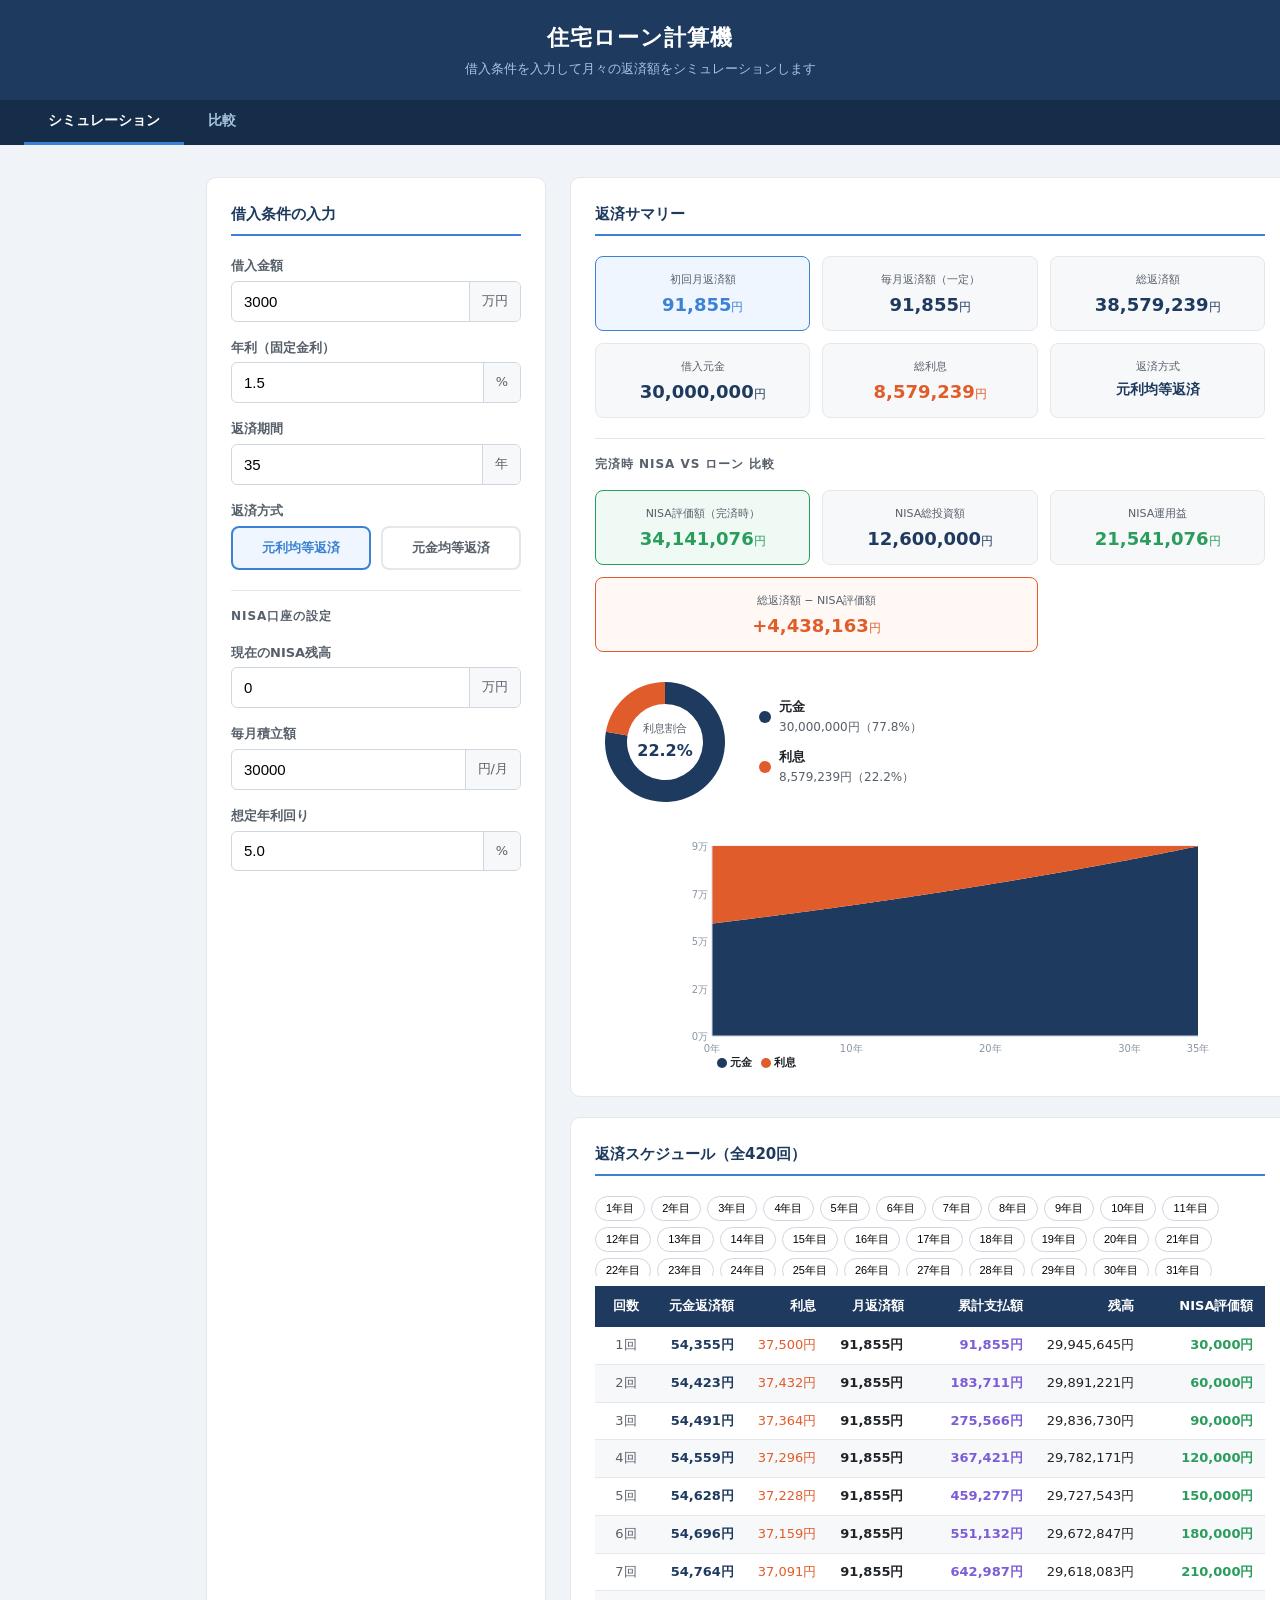
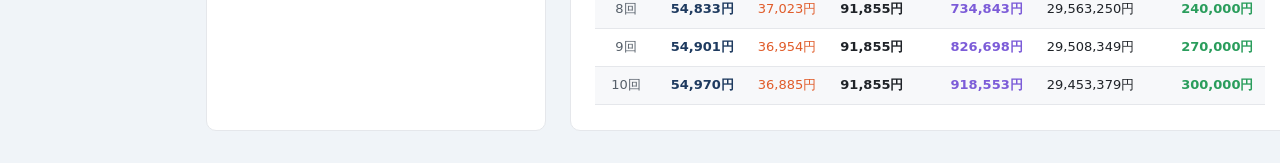
==== commit 6845067e: "refactor: 計算ボタンを削除しリアルタイム更新に統一・面グラフの色をサイト配色に統一" ====
--- a/mortgage-calculator/index.html
+++ b/mortgage-calculator/index.html
@@ -126,20 +126,6 @@
       margin: 8px 0 16px;
     }
 
-    .calc-btn {
-      width: 100%;
-      padding: 12px;
-      background: #1e3a5f;
-      color: #fff;
-      border: none;
-      border-radius: 8px;
-      font-size: 15px;
-      font-weight: 700;
-      cursor: pointer;
-      transition: background .2s;
-      margin-top: 8px;
-    }
-    .calc-btn:hover { background: #2c5282; }
 
     /* ---- Right Panel ---- */
     .right-panel { display: flex; flex-direction: column; gap: 20px; }
@@ -328,10 +314,6 @@
     }
     .compare-col-label.label-a { background: #1e3a5f; }
     .compare-col-label.label-b { background: #a05a00; }
-    .compare-btn-row {
-      text-align: center;
-      margin-bottom: 24px;
-    }
     .compare-summaries {
       display: grid;
       grid-template-columns: 1fr 1fr;
@@ -451,7 +433,6 @@
       </div>
     </div>
 
-    <button class="calc-btn" id="calc-btn">計算する</button>
   </div>
 
   <!-- ===== 右: 結果パネル ===== -->
@@ -610,11 +591,6 @@
         </div>
       </div>
     </div><!-- /.compare-inputs -->
-
-    <!-- 比較ボタン -->
-    <div class="compare-btn-row">
-      <button class="calc-btn" id="compare-btn" style="width:auto;padding:12px 48px">比較する</button>
-    </div>
 
     <!-- 中段: サマリー 2列 -->
     <div class="compare-summaries">
@@ -809,9 +785,9 @@
     // 凡例
     const legY = MT + PH + 30;
     const legend = `
-      <circle cx="${ML+10}" cy="${legY-3}" r="5" fill="#3b82d4"/>
+      <circle cx="${ML+10}" cy="${legY-3}" r="5" fill="#1e3a5f"/>
       <text x="${ML+18}" y="${legY}" font-size="11" fill="#1f2328" font-weight="600">元金</text>
-      <circle cx="${ML+54}" cy="${legY-3}" r="5" fill="#f59e42"/>
+      <circle cx="${ML+54}" cy="${legY-3}" r="5" fill="#e05c2a"/>
       <text x="${ML+62}" y="${legY}" font-size="11" fill="#1f2328" font-weight="600">利息</text>
     `;
 
@@ -829,8 +805,8 @@
           <clipPath id="${id}-clip"><rect x="${ML}" y="${MT}" width="${PW}" height="${PH}"/></clipPath>
         </defs>
         <g clip-path="url(#${id}-clip)">
-          <path d="${principalArea}" fill="#3b82d4" opacity="0.85"/>
-          <path d="${interestArea}"  fill="#f59e42" opacity="0.85"/>
+          <path d="${principalArea}" fill="#1e3a5f"/>
+          <path d="${interestArea}"  fill="#e05c2a"/>
         </g>
         <line x1="${ML}" y1="${MT}" x2="${ML}" y2="${MT+PH}" stroke="#d0d7de" stroke-width="1"/>
         <line x1="${ML}" y1="${MT+PH}" x2="${ML+PW}" y2="${MT+PH}" stroke="#d0d7de" stroke-width="1"/>
@@ -1083,8 +1059,7 @@
     renderTable(currentSchedule);
   }
 
-  // シミュレーション: ボタン＋入力変更でリアルタイム実行
-  document.getElementById('calc-btn').addEventListener('click', runSingle);
+  // シミュレーション: 入力変更でリアルタイム実行
   ['principal','rate','years','nisa-balance','nisa-monthly','nisa-rate'].forEach(id => {
     document.getElementById(id).addEventListener('input', runSingle);
   });
@@ -1329,8 +1304,7 @@
     document.getElementById('compare-charts').style.display = '';
   }
 
-  // 比較: ボタン＋入力変更でリアルタイム実行
-  document.getElementById('compare-btn').addEventListener('click', runCompare);
+  // 比較: 入力変更でリアルタイム実行
   ['principal-a','rate-a','years-a','nisa-balance-a','nisa-monthly-a','nisa-rate-a',
    'principal-b','rate-b','years-b','nisa-balance-b','nisa-monthly-b','nisa-rate-b'].forEach(id => {
     document.getElementById(id).addEventListener('input', runCompare);
